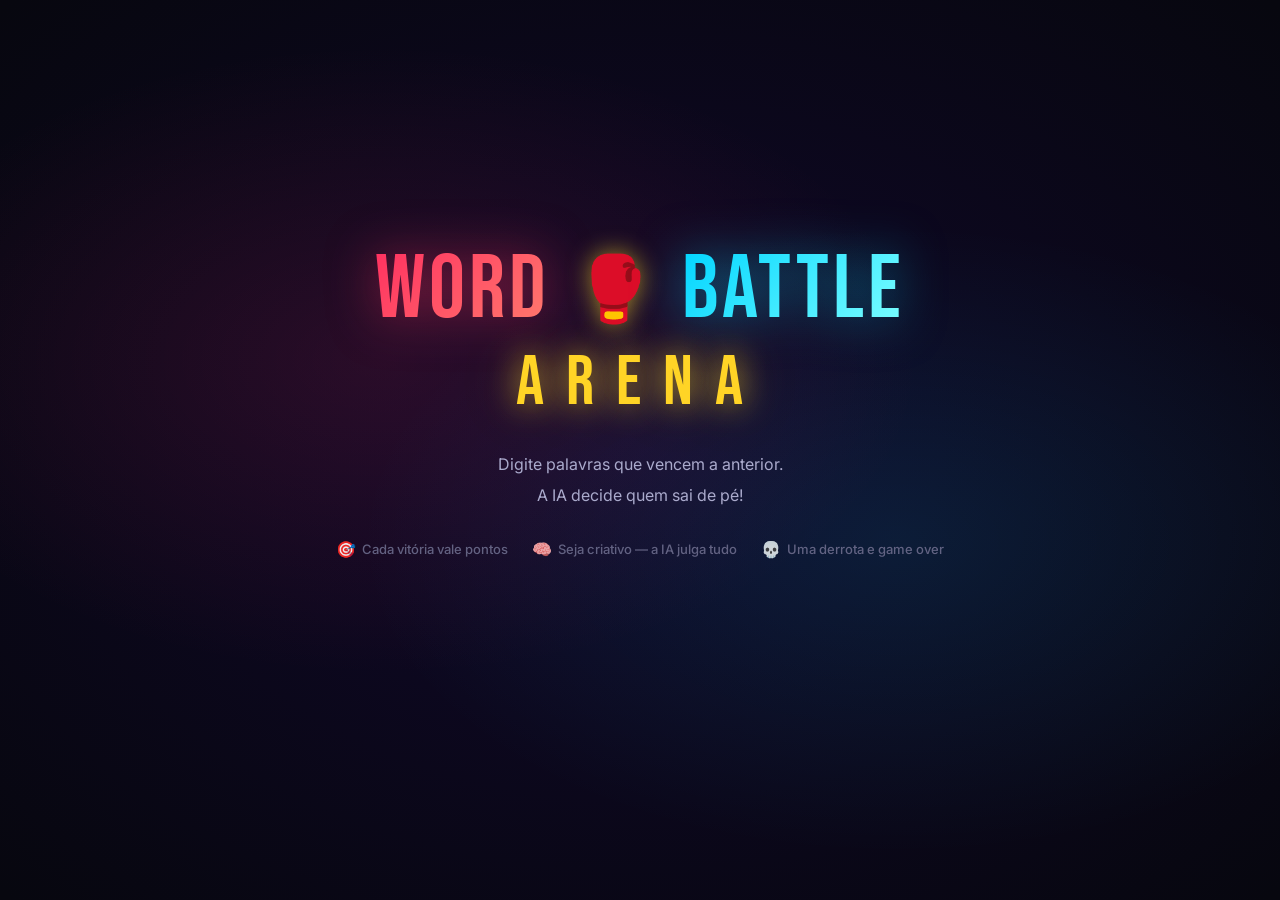
==== word-battle-arena/index.html @ 60379d61 "v1" ====
<!DOCTYPE html>
<html lang="pt-BR">
<head>
  <meta charset="UTF-8">
  <meta name="viewport" content="width=device-width, initial-scale=1.0">
  <meta name="description" content="Word Battle Arena — O jogo de palavras no ringue! Digite palavras que vencem a anterior e lute até ser nocauteado.">
  <title>Word Battle Arena 🥊</title>
  <link rel="preconnect" href="https://fonts.googleapis.com">
  <link rel="preconnect" href="https://fonts.gstatic.com" crossorigin>
  <link href="https://fonts.googleapis.com/css2?family=Bebas+Neue&family=Inter:wght@400;500;600;700;800;900&display=swap" rel="stylesheet">
  <link rel="stylesheet" href="css/main.css">
  <link rel="stylesheet" href="css/ring.css">
  <link rel="stylesheet" href="css/fighters.css">
  <link rel="stylesheet" href="css/animations.css">
</head>
<body>

  <!-- ═══════════════════════════════════════════════════════════════ INTRO -->
  <div id="screen-intro" class="screen">
    <div class="intro-bg"></div>
    <div class="intro-content">
      <div class="intro-logo">
        <span class="logo-word logo-word-1">WORD</span>
        <div class="logo-gloves">🥊</div>
        <span class="logo-word logo-word-2">BATTLE</span>
      </div>
      <div class="intro-arena">ARENA</div>
      <p class="intro-desc">
        Digite palavras que vencem a anterior.<br>
        A IA decide quem sai de pé!
      </p>
      <div class="intro-rules">
        <div class="rule-item"><span class="rule-icon">🎯</span> Cada vitória vale pontos</div>
        <div class="rule-item"><span class="rule-icon">🧠</span> Seja criativo — a IA julga tudo</div>
        <div class="rule-item"><span class="rule-icon">💀</span> Uma derrota e game over</div>
      </div>
      <button id="btn-start" class="btn-primary">
        <span>ENTRAR NO RING</span>
        <span class="btn-icon">🥊</span>
      </button>
    </div>
  </div>

  <!-- ════════════════════════════════════════════════════════════════ GAME -->
  <div id="screen-game" class="screen">

    <!-- HUD -->
    <div id="hud">
      <div class="hud-block hud-score">
        <div class="hud-label">PONTOS</div>
        <div id="score-value" class="hud-number">0</div>
      </div>
      <div class="hud-block hud-center">
        <div id="round-display" class="hud-round">ROUND 1</div>
        <div id="streak-display" class="hud-streak"></div>
      </div>
      <div class="hud-block hud-best">
        <div class="hud-label">RECORDE</div>
        <div id="best-value" class="hud-number">0</div>
      </div>
    </div>

    <!-- RING -->
    <div id="ring">

      <!-- Spotlights -->
      <div class="spotlight spotlight-left"></div>
      <div class="spotlight spotlight-right"></div>
      <div class="spotlight spotlight-center"></div>

      <!-- Ropes + Corner Posts -->
      <div id="ropes">
        <div class="rope rope-1"></div>
        <div class="rope rope-2"></div>
        <div class="rope rope-3"></div>
        <div class="post post-tl"></div>
        <div class="post post-tr"></div>
        <div class="post post-bl"></div>
        <div class="post post-br"></div>
      </div>

      <!-- Ring Mat -->
      <div id="ring-mat">
        <div class="mat-logo">WBA</div>
        <div class="mat-center-circle"></div>
        <div class="mat-divider"></div>
      </div>

      <!-- ─── LEFT FIGHTER (game / current word) ─── -->
      <div class="fighter-container" id="fc-left">
        <div class="fighter-label" id="label-left">?</div>
        <div class="fighter-body" id="body-left">
          <!-- Head Block -->
          <div class="f-head" id="head-left">
            <div class="head-inner" id="display-left">
              <span class="f-question" id="q-left">?</span>
              <div class="f-media hidden" id="media-left">
                <img class="f-img" id="img-left" src="" alt="">
                <span class="f-emoji" id="emoji-left"></span>
                <span class="f-word-label" id="wlabel-left"></span>
              </div>
            </div>
            <div class="head-gloss"></div>
            <div class="head-corner head-corner-tl"></div>
            <div class="head-corner head-corner-tr"></div>
          </div>
          <!-- Neck -->
          <div class="f-neck" id="neck-left"></div>
          <!-- Mid: Arms + Torso -->
          <div class="f-mid" id="mid-left">
            <div class="f-arm f-arm-rear" id="arm-rear-left">
              <div class="f-forearm"></div>
              <div class="f-glove"></div>
            </div>
            <div class="f-torso" id="torso-left">
              <div class="torso-badge"></div>
            </div>
            <div class="f-arm f-arm-lead" id="arm-lead-left">
              <div class="f-forearm"></div>
              <div class="f-glove"></div>
            </div>
          </div>
          <!-- Legs -->
          <div class="f-legs" id="legs-left">
            <div class="f-leg f-leg-a" id="leg-a-left">
              <div class="f-boot"></div>
            </div>
            <div class="f-leg f-leg-b" id="leg-b-left">
              <div class="f-boot"></div>
            </div>
          </div>
        </div>
        <div class="fighter-shadow"></div>
      </div>

      <!-- ─── RIGHT FIGHTER (player's word) ─── -->
      <div class="fighter-container" id="fc-right">
        <div class="fighter-label" id="label-right">?</div>
        <div class="fighter-body" id="body-right">
          <!-- Head Block -->
          <div class="f-head" id="head-right">
            <div class="head-inner" id="display-right">
              <span class="f-question" id="q-right">?</span>
              <div class="f-media hidden" id="media-right">
                <img class="f-img" id="img-right" src="" alt="">
                <span class="f-emoji" id="emoji-right"></span>
                <span class="f-word-label" id="wlabel-right"></span>
              </div>
            </div>
            <div class="head-gloss"></div>
            <div class="head-corner head-corner-tl"></div>
            <div class="head-corner head-corner-tr"></div>
          </div>
          <!-- Neck -->
          <div class="f-neck" id="neck-right"></div>
          <!-- Mid: Arms + Torso -->
          <div class="f-mid" id="mid-right">
            <div class="f-arm f-arm-rear" id="arm-rear-right">
              <div class="f-forearm"></div>
              <div class="f-glove"></div>
            </div>
            <div class="f-torso" id="torso-right">
              <div class="torso-badge"></div>
            </div>
            <div class="f-arm f-arm-lead" id="arm-lead-right">
              <div class="f-forearm"></div>
              <div class="f-glove"></div>
            </div>
          </div>
          <!-- Legs -->
          <div class="f-legs" id="legs-right">
            <div class="f-leg f-leg-a" id="leg-a-right">
              <div class="f-boot"></div>
            </div>
            <div class="f-leg f-leg-b" id="leg-b-right">
              <div class="f-boot"></div>
            </div>
          </div>
        </div>
        <div class="fighter-shadow"></div>
      </div>

      <!-- Overlays -->
      <div id="vs-text" class="vs-text hidden">VS</div>
      <div id="ko-banner" class="ko-banner hidden">K.O.!</div>
      <div id="impact-word" class="impact-word hidden"></div>
    </div><!-- /#ring -->

    <!-- Word History -->
    <div id="word-history">
      <div class="history-label">SEQUÊNCIA</div>
      <div id="history-chips" class="history-chips"></div>
    </div>

    <!-- Input Area -->
    <div id="input-area">
      <div class="battle-prompt">
        O que vence <span id="prompt-word" class="prompt-highlight">?</span>?
      </div>
      <div class="input-row">
        <input
          type="text"
          id="player-input"
          class="word-input"
          placeholder="Digite sua resposta..."
          autocomplete="off"
          spellcheck="false"
          maxlength="32"
        >
        <button id="btn-submit" class="btn-submit" disabled>
          <span>LUTAR</span>
          <span>🥊</span>
        </button>
      </div>
      <div id="judge-verdict" class="judge-verdict hidden"></div>
    </div>

  </div><!-- /#screen-game -->

  <!-- ══════════════════════════════════════════════════════════ GAME OVER -->
  <div id="screen-gameover" class="screen">
    <div class="gameover-bg"></div>
    <div class="gameover-content">
      <div class="ko-big">K.O.!</div>
      <div class="gameover-sub">Você foi nocauteado!</div>
      <div class="score-reveal">
        <div class="score-reveal-label">PONTUAÇÃO FINAL</div>
        <div id="final-score" class="score-reveal-number">0</div>
      </div>
      <div id="gameover-info" class="gameover-info"></div>
      <div class="gameover-actions">
        <button id="btn-revenge" class="btn-primary">
          <span>REVANCHE!</span>
          <span class="btn-icon">🥊</span>
        </button>
      </div>
    </div>
  </div>

  <!-- Particles Container -->
  <div id="particles" aria-hidden="true"></div>

  <!-- GSAP (CDN) -->
  <script src="https://cdnjs.cloudflare.com/ajax/libs/gsap/3.12.5/gsap.min.js"></script>

  <!-- Game Scripts -->
  <script src="js/sounds.js"></script>
  <script src="js/mock-api.js"></script>
  <script src="js/fighters.js"></script>
  <script src="js/game.js"></script>
  <script src="js/main.js"></script>

</body>
</html>
---- word-battle-arena/css/main.css ----
/* ════════════════════════════════════════════════════════════════════════════
   MAIN.CSS — Base styles, typography, screens, HUD, input area
   ════════════════════════════════════════════════════════════════════════════ */

@import url('https://fonts.googleapis.com/css2?family=Bebas+Neue&family=Inter:wght@400;500;600;700;800;900&display=swap');

/* ─── Design Tokens ─────────────────────────────────────────────────────────── */
:root {
  --bg:            #07070f;
  --bg-2:          #0d0d1a;
  --ring-mat:      #110e22;
  --ring-mat-2:    #17132e;
  --rope-red:      #cc1a35;
  --rope-gold:     #b8960a;
  --neon-red:      #ff3060;
  --neon-blue:     #00d4ff;
  --neon-yellow:   #ffd426;
  --neon-green:    #1fe874;
  --neon-purple:   #c040ff;
  --text:          #ffffff;
  --text-dim:      #6a6a8a;
  --text-mid:      #aaaacc;

  --fighter-red:   #ff3060;
  --fighter-blue:  #00d4ff;

  --font-display:  'Bebas Neue', 'Impact', cursive;
  --font-body:     'Inter', system-ui, sans-serif;

  --radius-sm:  6px;
  --radius-md:  10px;
  --radius-lg:  16px;

  --hud-h:    68px;
  --input-h:  120px;
  --history-h: 52px;
}

/* ─── Reset ─────────────────────────────────────────────────────────────────── */
*, *::before, *::after {
  margin: 0;
  padding: 0;
  box-sizing: border-box;
}

html, body {
  width: 100%;
  height: 100%;
  overflow: hidden;
  background: var(--bg);
  color: var(--text);
  font-family: var(--font-body);
  user-select: none;
  -webkit-user-select: none;
}

/* ─── Screens ────────────────────────────────────────────────────────────────── */
.screen {
  position: fixed;
  inset: 0;
  display: flex;
  flex-direction: column;
  align-items: center;
  justify-content: center;
  opacity: 0;
  pointer-events: none;
  transition: opacity 0.5s ease;
  z-index: 1;
}

.screen.active {
  opacity: 1;
  pointer-events: all;
}

/* ─── Intro Screen ──────────────────────────────────────────────────────────── */
#screen-intro {
  z-index: 10;
}

.intro-bg {
  position: absolute;
  inset: 0;
  background:
    radial-gradient(ellipse 60% 50% at 30% 40%, rgba(255, 48, 96, 0.12) 0%, transparent 70%),
    radial-gradient(ellipse 60% 50% at 70% 60%, rgba(0, 212, 255, 0.10) 0%, transparent 70%),
    radial-gradient(ellipse 100% 100% at 50% 50%, #10082a 0%, var(--bg) 70%);
  z-index: 0;
}

.intro-content {
  position: relative;
  z-index: 2;
  display: flex;
  flex-direction: column;
  align-items: center;
  gap: 20px;
}

.intro-logo {
  display: flex;
  align-items: center;
  gap: 24px;
  font-family: var(--font-display);
  letter-spacing: 4px;
}

.logo-word {
  font-size: clamp(52px, 7vw, 96px);
  line-height: 1;
}

.logo-word-1 {
  background: linear-gradient(135deg, #ff3060 0%, #ff7c6e 100%);
  -webkit-background-clip: text;
  -webkit-text-fill-color: transparent;
  background-clip: text;
  filter: drop-shadow(0 0 24px rgba(255, 48, 96, 0.5));
}

.logo-word-2 {
  background: linear-gradient(135deg, #00d4ff 0%, #7fffff 100%);
  -webkit-background-clip: text;
  -webkit-text-fill-color: transparent;
  background-clip: text;
  filter: drop-shadow(0 0 24px rgba(0, 212, 255, 0.5));
}

.logo-gloves {
  font-size: clamp(36px, 5vw, 64px);
  animation: gloves-bounce 1.4s ease-in-out infinite;
  filter: drop-shadow(0 0 12px rgba(255, 221, 38, 0.6));
}

.intro-arena {
  font-family: var(--font-display);
  font-size: clamp(40px, 5.5vw, 80px);
  letter-spacing: 22px;
  margin-top: -14px;
  color: var(--neon-yellow);
  text-shadow:
    0 0 30px rgba(255, 212, 38, 0.7),
    0 0 60px rgba(255, 212, 38, 0.3);
}

.intro-desc {
  font-size: 16px;
  color: var(--text-mid);
  text-align: center;
  line-height: 1.9;
  margin: 4px 0 8px;
}

.intro-rules {
  display: flex;
  gap: 24px;
  align-items: center;
  margin-bottom: 8px;
}

.rule-item {
  display: flex;
  align-items: center;
  gap: 6px;
  font-size: 13px;
  color: var(--text-dim);
  font-weight: 500;
}

.rule-icon {
  font-size: 16px;
}

/* ─── Buttons ────────────────────────────────────────────────────────────────── */
.btn-primary {
  display: flex;
  align-items: center;
  gap: 10px;
  background: linear-gradient(135deg, #ff3060 0%, #d41840 100%);
  border: none;
  border-radius: var(--radius-md);
  padding: 16px 40px;
  font-family: var(--font-display);
  font-size: 26px;
  letter-spacing: 5px;
  color: #fff;
  cursor: pointer;
  position: relative;
  overflow: hidden;
  box-shadow:
    0 6px 32px rgba(255, 48, 96, 0.45),
    0 0 0 1px rgba(255, 48, 96, 0.2),
    inset 0 1px 0 rgba(255,255,255,0.15);
  transition: transform 0.15s ease, box-shadow 0.2s ease;
}

.btn-primary::before {
  content: '';
  position: absolute;
  inset: 0;
  background: linear-gradient(135deg, rgba(255,255,255,0.15) 0%, transparent 60%);
  pointer-events: none;
}

.btn-primary:hover {
  transform: translateY(-3px) scale(1.02);
  box-shadow:
    0 12px 48px rgba(255, 48, 96, 0.6),
    0 0 0 1px rgba(255, 48, 96, 0.3),
    inset 0 1px 0 rgba(255,255,255,0.2);
}

.btn-primary:active {
  transform: translateY(0) scale(0.99);
}

.btn-icon {
  font-size: 1.1em;
}

/* ─── HUD ────────────────────────────────────────────────────────────────────── */
#hud {
  position: fixed;
  top: 0; left: 0; right: 0;
  height: var(--hud-h);
  display: flex;
  align-items: center;
  justify-content: space-between;
  padding: 0 28px;
  background: rgba(7, 7, 15, 0.85);
  backdrop-filter: blur(16px);
  border-bottom: 1px solid rgba(255,255,255,0.06);
  z-index: 100;
}

.hud-block {
  display: flex;
  flex-direction: column;
  align-items: center;
  min-width: 80px;
}

.hud-label {
  font-family: var(--font-display);
  font-size: 11px;
  letter-spacing: 3px;
  color: var(--text-dim);
}

.hud-number {
  font-family: var(--font-display);
  font-size: 38px;
  line-height: 1;
  color: var(--neon-yellow);
  text-shadow: 0 0 20px rgba(255, 212, 38, 0.4);
}

.hud-round {
  font-family: var(--font-display);
  font-size: 18px;
  letter-spacing: 4px;
  color: var(--text);
  text-align: center;
}

.hud-streak {
  font-size: 12px;
  font-weight: 700;
  color: var(--neon-green);
  letter-spacing: 1px;
  text-align: center;
  min-height: 16px;
  text-shadow: 0 0 10px rgba(31, 232, 116, 0.5);
}

/* ─── Word History ───────────────────────────────────────────────────────────── */
#word-history {
  position: fixed;
  bottom: var(--input-h);
  left: 0; right: 0;
  height: var(--history-h);
  display: flex;
  align-items: center;
  justify-content: center;
  gap: 10px;
  z-index: 50;
  padding: 0 20px;
  background: rgba(7, 7, 15, 0.5);
  border-top: 1px solid rgba(255,255,255,0.04);
}

.history-label {
  font-family: var(--font-display);
  font-size: 10px;
  letter-spacing: 4px;
  color: var(--text-dim);
  white-space: nowrap;
  flex-shrink: 0;
}

.history-chips {
  display: flex;
  align-items: center;
  gap: 6px;
  overflow-x: auto;
  scrollbar-width: none;
  max-width: calc(100vw - 120px);
  flex: 1;
  justify-content: flex-start;
}

.history-chips::-webkit-scrollbar { display: none; }

.history-chip {
  background: rgba(255,255,255,0.06);
  border: 1px solid rgba(255,255,255,0.1);
  border-radius: 20px;
  padding: 3px 12px;
  font-size: 12px;
  font-weight: 600;
  color: var(--text-dim);
  white-space: nowrap;
  transition: all 0.3s ease;
}

.history-chip.chip-current {
  background: rgba(0, 212, 255, 0.12);
  border-color: var(--neon-blue);
  color: var(--neon-blue);
}

.history-arrow {
  color: var(--text-dim);
  font-size: 11px;
  opacity: 0.5;
  flex-shrink: 0;
}

/* ─── Input Area ─────────────────────────────────────────────────────────────── */
#input-area {
  position: fixed;
  bottom: 0; left: 0; right: 0;
  height: var(--input-h);
  padding: 12px 28px 20px;
  background: rgba(7, 7, 15, 0.92);
  backdrop-filter: blur(20px);
  border-top: 1px solid rgba(255,255,255,0.06);
  z-index: 100;
  display: flex;
  flex-direction: column;
  align-items: center;
  gap: 10px;
}

.battle-prompt {
  font-size: 14px;
  color: var(--text-dim);
  text-align: center;
  letter-spacing: 0.5px;
}

.prompt-highlight {
  color: var(--neon-red);
  font-weight: 800;
  font-size: 17px;
}

.input-row {
  display: flex;
  gap: 12px;
  width: 100%;
  max-width: 640px;
}

.word-input {
  flex: 1;
  background: rgba(255,255,255,0.05);
  border: 1.5px solid rgba(255,255,255,0.1);
  border-radius: var(--radius-sm);
  padding: 12px 18px;
  font-family: var(--font-body);
  font-size: 18px;
  font-weight: 700;
  color: #fff;
  text-transform: uppercase;
  letter-spacing: 2px;
  outline: none;
  transition: border-color 0.2s, box-shadow 0.2s;
  caret-color: var(--neon-blue);
}

.word-input::placeholder {
  color: var(--text-dim);
  font-weight: 400;
  text-transform: none;
  letter-spacing: 0;
}

.word-input:focus {
  border-color: var(--neon-blue);
  box-shadow: 0 0 0 3px rgba(0, 212, 255, 0.1);
}

.word-input:disabled {
  opacity: 0.5;
}

.btn-submit {
  display: flex;
  align-items: center;
  gap: 8px;
  background: linear-gradient(135deg, #00d4ff 0%, #0095cc 100%);
  border: none;
  border-radius: var(--radius-sm);
  padding: 12px 26px;
  font-family: var(--font-display);
  font-size: 20px;
  letter-spacing: 3px;
  color: #07070f;
  cursor: pointer;
  white-space: nowrap;
  font-weight: 900;
  box-shadow: 0 4px 24px rgba(0, 212, 255, 0.3);
  transition: transform 0.15s, box-shadow 0.2s, opacity 0.2s;
}

.btn-submit:hover:not(:disabled) {
  transform: translateY(-2px);
  box-shadow: 0 8px 32px rgba(0, 212, 255, 0.5);
}

.btn-submit:active:not(:disabled) {
  transform: translateY(0);
}

.btn-submit:disabled {
  opacity: 0.35;
  cursor: not-allowed;
}

.judge-verdict {
  font-size: 13px;
  font-style: italic;
  letter-spacing: 0.5px;
  text-align: center;
  min-height: 18px;
}

.judge-verdict.hidden {
  display: none;
}

.judge-verdict.v-win {
  color: var(--neon-green);
  text-shadow: 0 0 8px rgba(31, 232, 116, 0.4);
}

.judge-verdict.v-lose {
  color: var(--neon-red);
  text-shadow: 0 0 8px rgba(255, 48, 96, 0.4);
}

/* ─── Game Over Screen ───────────────────────────────────────────────────────── */
#screen-gameover {
  z-index: 20;
}

.gameover-bg {
  position: absolute;
  inset: 0;
  background:
    radial-gradient(ellipse 70% 60% at 50% 40%, rgba(255, 48, 96, 0.18) 0%, transparent 65%),
    radial-gradient(ellipse 100% 100% at 50% 50%, #1a0510 0%, var(--bg) 60%);
  z-index: 0;
}

.gameover-content {
  position: relative;
  z-index: 2;
  display: flex;
  flex-direction: column;
  align-items: center;
  gap: 18px;
  text-align: center;
}

.ko-big {
  font-family: var(--font-display);
  font-size: clamp(80px, 12vw, 140px);
  line-height: 1;
  background: linear-gradient(135deg, #ff3060, #ff8060);
  -webkit-background-clip: text;
  -webkit-text-fill-color: transparent;
  background-clip: text;
  filter: drop-shadow(0 0 40px rgba(255, 48, 96, 0.7));
}

.gameover-sub {
  font-family: var(--font-display);
  font-size: 26px;
  letter-spacing: 5px;
  color: var(--text-mid);
}

.score-reveal {
  margin: 8px 0;
}

.score-reveal-label {
  font-family: var(--font-display);
  font-size: 13px;
  letter-spacing: 6px;
  color: var(--text-dim);
  margin-bottom: 6px;
}

.score-reveal-number {
  font-family: var(--font-display);
  font-size: clamp(64px, 10vw, 96px);
  line-height: 1;
  color: var(--neon-yellow);
  text-shadow: 0 0 40px rgba(255, 212, 38, 0.6);
}

.gameover-info {
  font-size: 14px;
  color: var(--text-dim);
  max-width: 420px;
  line-height: 1.7;
}

.gameover-actions {
  margin-top: 8px;
}

/* ─── Utility ────────────────────────────────────────────────────────────────── */
.hidden { display: none !important; }

/* Particles */
#particles {
  position: fixed;
  inset: 0;
  pointer-events: none;
  z-index: 150;
}

/* Keyframes used in main */
@keyframes gloves-bounce {
  0%, 100% { transform: translateY(0) rotate(-5deg); }
  50% { transform: translateY(-8px) rotate(5deg); }
}
---- word-battle-arena/css/ring.css ----
/* ════════════════════════════════════════════════════════════════════════════
   RING.CSS — Boxing ring environment: mat, ropes, posts, spotlights
   ════════════════════════════════════════════════════════════════════════════ */

/* ─── Screen Layout ──────────────────────────────────────────────────────────── */
#screen-game {
  background: var(--bg);
  justify-content: flex-start;
  align-items: stretch;
}

/* ─── Ring Container ────────────────────────────────────────────────────── */
#ring {
  position: fixed;
  top: var(--hud-h);
  bottom: calc(var(--input-h) + var(--history-h));
  left: 0;
  right: 0;
  overflow: hidden;
  /* Use the boxing ring background image */
  background-image: url('../assets/images/background.jpg');
  background-size: cover;
  background-position: center 30%;
  background-repeat: no-repeat;
}

/* Dark overlay to keep fighters and text readable */
#ring::before {
  content: '';
  position: absolute;
  inset: 0;
  background:
    linear-gradient(180deg,
      rgba(4, 2, 14, 0.45) 0%,
      rgba(4, 2, 14, 0.25) 50%,
      rgba(4, 2, 14, 0.65) 100%
    );
  z-index: 0;
  pointer-events: none;
}

/* ─── Spotlights ─────────────────────────────────────────────────────────────── */
.spotlight {
  position: absolute;
  top: -80px;
  pointer-events: none;
  border-radius: 50%;
}

.spotlight-left {
  left: -5%;
  width: 50%;
  height: 80%;
  background: radial-gradient(
    ellipse 60% 80% at 40% 0%,
    rgba(255, 48, 96, 0.11) 0%,
    rgba(255, 48, 96, 0.04) 40%,
    transparent 75%
  );
  animation: spotlight-pulse-l 4s ease-in-out infinite;
}

.spotlight-right {
  right: -5%;
  width: 50%;
  height: 80%;
  background: radial-gradient(
    ellipse 60% 80% at 60% 0%,
    rgba(0, 212, 255, 0.11) 0%,
    rgba(0, 212, 255, 0.04) 40%,
    transparent 75%
  );
  animation: spotlight-pulse-r 4s ease-in-out infinite;
  animation-delay: -2s;
}

.spotlight-center {
  left: 25%;
  right: 25%;
  height: 60%;
  background: radial-gradient(
    ellipse 100% 100% at 50% 0%,
    rgba(255, 255, 220, 0.04) 0%,
    transparent 70%
  );
}

/* ─── CSS Ropes (hidden — ropes are now in the background image) ─── */
#ropes {
  display: none;
}

/* ─── Corner Posts (hidden — in background image) ─── */
.post {
  display: none;
}

/* ─── Ring Mat ──────────────────────────────────────────────────────────────── */
#ring-mat {
  position: absolute;
  left: 0;
  right: 0;
  bottom: 0;
  height: 130px;
  /* Transparent — the floor comes from the background image */
  background: linear-gradient(
    180deg,
    transparent 0%,
    rgba(4, 2, 14, 0.5) 70%,
    rgba(4, 2, 14, 0.85) 100%
  );
  border-top: none;
  z-index: 3;
  display: flex;
  align-items: center;
  justify-content: center;
  overflow: hidden;
}

.mat-divider {
  position: absolute;
  top: 0; bottom: 0; left: 50%;
  width: 1px;
  background: rgba(255,255,255,0.04);
  transform: translateX(-50%);
}

.mat-center-circle {
  position: absolute;
  width: 80px; height: 80px;
  border-radius: 50%;
  border: 1.5px solid rgba(255,255,255,0.05);
  top: 50%; left: 50%;
  transform: translate(-50%, -50%);
}

.mat-logo {
  font-family: var(--font-display);
  font-size: 22px;
  letter-spacing: 8px;
  color: rgba(255,255,255,0.05);
  user-select: none;
  z-index: 1;
  margin-top: 40px;
}

/* ─── Fighter Containers ─────────────────────────────────────────────────────── */
/* Both fighters share same absolute position; GSAP x-offset separates them */
.fighter-container {
  position: absolute;
  bottom: 75px; /* sits on mat */
  left: 50%;
  display: flex;
  flex-direction: column;
  align-items: center;
  z-index: 10;
  /* GSAP sets xPercent: -50 and x: ±homeX */
}

/* ─── Ring Overlays ──────────────────────────────────────────────────────────── */
.vs-text {
  position: absolute;
  top: 28%;
  left: 50%;
  transform: translateX(-50%);
  font-family: var(--font-display);
  font-size: 72px;
  letter-spacing: 10px;
  color: white;
  text-shadow:
    0 0 20px rgba(255,255,255,0.5),
    3px 3px 0 rgba(0,0,0,0.4);
  z-index: 30;
  pointer-events: none;
}

.ko-banner {
  position: absolute;
  top: 35%;
  left: 50%;
  transform: translateX(-50%);
  font-family: var(--font-display);
  font-size: clamp(72px, 12vw, 128px);
  letter-spacing: 8px;
  color: var(--neon-yellow);
  text-shadow:
    0 0 40px rgba(255, 212, 38, 0.9),
    0 0 80px rgba(255, 212, 38, 0.5),
    4px 4px 0 rgba(0,0,0,0.6);
  z-index: 30;
  pointer-events: none;
  white-space: nowrap;
}

.impact-word {
  position: absolute;
  top: 40%;
  left: 50%;
  transform: translate(-50%, -50%);
  font-family: var(--font-display);
  font-size: 80px;
  letter-spacing: 4px;
  z-index: 35;
  pointer-events: none;
  white-space: nowrap;
}

/* ─── Ring Animation Keyframes ───────────────────────────────────────────────── */
@keyframes spotlight-pulse-l {
  0%, 100% { opacity: 0.7; }
  50% { opacity: 1; }
}

@keyframes spotlight-pulse-r {
  0%, 100% { opacity: 0.6; }
  50% { opacity: 1; }
}

@keyframes rope-flicker-r {
  0%, 90%, 92%, 95%, 100% { opacity: 1; }
  91% { opacity: 0.7; }
  93% { opacity: 0.9; }
  94% { opacity: 0.8; }
}
---- word-battle-arena/css/fighters.css ----
/* ════════════════════════════════════════════════════════════════════════════
   FIGHTERS.CSS — Block-head fighter visual design
   ════════════════════════════════════════════════════════════════════════════ */

/* ─── Label above fighter ────────────────────────────────────────────────────── */
.fighter-label {
  font-family: var(--font-display);
  font-size: 15px;
  letter-spacing: 3px;
  text-align: center;
  margin-bottom: 5px;
  white-space: nowrap;
  overflow: hidden;
  text-overflow: ellipsis;
  max-width: 160px;
  position: relative;
  z-index: 2;
}

#fc-left .fighter-label {
  color: var(--neon-red);
  text-shadow: 0 0 12px rgba(255, 48, 96, 0.6);
}

#fc-right .fighter-label {
  color: var(--neon-blue);
  text-shadow: 0 0 12px rgba(0, 212, 255, 0.6);
  /* No counter-flip needed: label is outside fighter-body, which GSAP flips */
}

/* ─── Body ───────────────────────────────────────────────────────────────────── */
.fighter-body {
  display: flex;
  flex-direction: column;
  align-items: center;
  position: relative;
}

/* ─────────────────────────────────────────── HEAD BLOCK ─ */
.f-head {
  width: 92px;
  height: 92px;
  border-radius: 10px;
  position: relative;
  display: flex;
  align-items: center;
  justify-content: center;
  flex-shrink: 0;
  overflow: hidden;
}

#fc-left .f-head {
  background: linear-gradient(145deg, #2a0a18 0%, #1a0610 100%);
  border: 2.5px solid var(--neon-red);
  box-shadow:
    0 0 18px rgba(255, 48, 96, 0.45),
    0 0 40px rgba(255, 48, 96, 0.15),
    inset 0 0 20px rgba(255, 48, 96, 0.08);
}

#fc-right .f-head {
  background: linear-gradient(145deg, #0a1a2e 0%, #061018 100%);
  border: 2.5px solid var(--neon-blue);
  box-shadow:
    0 0 18px rgba(0, 212, 255, 0.45),
    0 0 40px rgba(0, 212, 255, 0.15),
    inset 0 0 20px rgba(0, 212, 255, 0.08);
}

/* Head inner — holds content */
.head-inner {
  width: 100%;
  height: 100%;
  display: flex;
  align-items: center;
  justify-content: center;
  flex-direction: column;
  position: relative;
  z-index: 1;
}

/* Question mark */
.f-question {
  font-family: var(--font-display);
  font-size: 54px;
  line-height: 1;
}

#fc-left .f-question  { color: var(--neon-red);  }
#fc-right .f-question { color: var(--neon-blue); }

/* Media container */
.f-media {
  width: 100%;
  height: 100%;
  display: flex;
  flex-direction: column;
  align-items: center;
  justify-content: center;
  gap: 1px;
}

.f-img {
  width: 72px;
  height: 72px;
  object-fit: contain;
  image-rendering: pixelated;
  display: none;
}

.f-emoji {
  font-size: 46px;
  line-height: 1;
  display: none;
  align-items: center;
  justify-content: center;
}

/* Right fighter emoji needs counter-flip */
#fc-right .f-emoji {
  transform: scaleX(-1);
}

.f-word-label {
  font-family: var(--font-display);
  font-size: 10px;
  letter-spacing: 1px;
  text-align: center;
  color: rgba(255,255,255,0.55);
  line-height: 1;
  max-width: 88px;
  overflow: hidden;
  text-overflow: ellipsis;
  white-space: nowrap;
  display: none;
}

/* Right fighter word label counter-flip */
#fc-right .f-word-label {
  transform: scaleX(-1);
}

/* Gloss shine overlay */
.head-gloss {
  position: absolute;
  top: 0; left: 0; right: 0;
  height: 42%;
  background: linear-gradient(180deg,
    rgba(255,255,255,0.12) 0%,
    rgba(255,255,255,0.04) 60%,
    transparent 100%
  );
  border-radius: 8px 8px 0 0;
  pointer-events: none;
  z-index: 2;
}

/* Decorative corner accents */
.head-corner {
  position: absolute;
  width: 10px;
  height: 10px;
  z-index: 3;
}

.head-corner-tl {
  top: 4px; left: 4px;
  border-top: 2px solid;
  border-left: 2px solid;
  border-radius: 2px 0 0 0;
}
.head-corner-tr {
  top: 4px; right: 4px;
  border-top: 2px solid;
  border-right: 2px solid;
  border-radius: 0 2px 0 0;
}

#fc-left  .head-corner { border-color: rgba(255, 48, 96, 0.5); }
#fc-right .head-corner { border-color: rgba(0, 212, 255, 0.5); }

/* ──────────────────────────────────────────────── NECK ─ */
.f-neck {
  width: 20px;
  height: 10px;
  margin-top: -2px;
  border-radius: 0 0 4px 4px;
}

#fc-left  .f-neck { background: #220810; border: 1px solid rgba(255, 48, 96, 0.2); }
#fc-right .f-neck { background: #081420; border: 1px solid rgba(0, 212, 255, 0.2); }

/* ─────────────────────────────────────────── MID SECTION ─ */
.f-mid {
  display: flex;
  align-items: stretch;
  width: 148px;
  height: 85px;
  position: relative;
  margin-top: -1px;
}

/* ─── Torso ─── */
.f-torso {
  flex: 1;
  height: 85px;
  border-radius: 6px 6px 4px 4px;
  position: relative;
  display: flex;
  align-items: center;
  justify-content: center;
  overflow: hidden;
}

#fc-left .f-torso {
  background: linear-gradient(180deg, #2e0a16 0%, #1a0610 100%);
  border: 1.5px solid rgba(255, 48, 96, 0.25);
}

#fc-right .f-torso {
  background: linear-gradient(180deg, #0a1828 0%, #060e18 100%);
  border: 1.5px solid rgba(0, 212, 255, 0.25);
}

/* Torso texture lines */
.f-torso::before {
  content: '';
  position: absolute;
  inset: 0;
  background: linear-gradient(180deg,
    rgba(255,255,255,0.04) 0%,
    transparent 40%
  );
}

.torso-badge {
  width: 28px;
  height: 28px;
  border-radius: 50%;
  position: relative;
  z-index: 1;
}

#fc-left  .torso-badge { background: radial-gradient(circle, rgba(255,48,96,0.5) 0%, transparent 70%); }
#fc-right .torso-badge { background: radial-gradient(circle, rgba(0,212,255,0.5) 0%, transparent 70%); }

/* ─── Arms ─── */
.f-arm {
  width: 24px;
  display: flex;
  flex-direction: column;
  align-items: center;
  justify-content: flex-start;
  position: relative;
  z-index: 2; /* Ensures both arms render in front of torso */
}

.f-forearm {
  width: 20px;
  height: 48px;
  border-radius: 8px;
  flex-shrink: 0;
}

#fc-left  .f-forearm { background: linear-gradient(180deg, #2a0810 0%, #1a0608 100%); border: 1.5px solid rgba(255, 48, 96, 0.2); }
#fc-right .f-forearm { background: linear-gradient(180deg, #081420 0%, #060e18 100%); border: 1.5px solid rgba(0, 212, 255, 0.2); }

/*
  GSAP controls arm rotation via ARM_GUARD_LEAD/REAR constants (fighters.js).
  Pivot is at the TOP (shoulder) so the arm swings around the shoulder.
  The right fighter body is flipped via GSAP scaleX:-1, so the same
  positive rotation values work for both fighters.
*/
.f-arm-lead {
  transform-origin: top center;
  margin-top: 4px;
  margin-right: -6px;
}

.f-arm-rear {
  transform-origin: top center;
  margin-top: 4px;
  margin-left: -6px;
}

/* ─── Gloves ─── */
.f-glove {
  width: 30px;
  height: 24px;
  border-radius: 12px 12px 6px 6px;
  flex-shrink: 0;
  position: relative;
  margin-bottom: -2px;
}

.f-glove::before {
  content: '';
  position: absolute;
  top: 2px; left: 3px; right: 3px;
  height: 40%;
  background: rgba(255,255,255,0.15);
  border-radius: 8px 8px 0 0;
}

#fc-left .f-glove {
  background: linear-gradient(145deg, #ff3060 0%, #aa1030 100%);
  box-shadow: 0 0 10px rgba(255, 48, 96, 0.6), 0 2px 4px rgba(0,0,0,0.5);
}

#fc-right .f-glove {
  background: linear-gradient(145deg, #00d4ff 0%, #0080aa 100%);
  box-shadow: 0 0 10px rgba(0, 212, 255, 0.6), 0 2px 4px rgba(0,0,0,0.5);
}

/* ──────────────────────────────────────────────── LEGS ─ */
.f-legs {
  display: flex;
  gap: 10px;
  margin-top: 3px;
}

.f-leg {
  width: 30px;
  height: 58px;
  border-radius: 4px 4px 0 0;
  transform-origin: top center;
  position: relative;
  display: flex;
  flex-direction: column;
  justify-content: flex-end;
}

#fc-left .f-leg {
  background: linear-gradient(180deg, #200810 0%, #140508 100%);
  border: 1.5px solid rgba(255, 48, 96, 0.15);
  border-bottom: none;
}

#fc-right .f-leg {
  background: linear-gradient(180deg, #081020 0%, #060a14 100%);
  border: 1.5px solid rgba(0, 212, 255, 0.15);
  border-bottom: none;
}

/* Boot */
.f-boot {
  width: calc(100% + 8px);
  height: 14px;
  border-radius: 3px 3px 4px 4px;
  margin-left: -4px;
  position: relative;
}

#fc-left .f-boot {
  background: linear-gradient(135deg, #ff3060, #aa1030);
  box-shadow: 0 2px 6px rgba(255, 48, 96, 0.4);
}

#fc-right .f-boot {
  background: linear-gradient(135deg, #00d4ff, #0080aa);
  box-shadow: 0 2px 6px rgba(0, 212, 255, 0.4);
}

/* ──────────────────────────────────────────────── SHADOW ─ */
.fighter-shadow {
  width: 90px;
  height: 14px;
  background: radial-gradient(ellipse, rgba(0,0,0,0.7) 0%, transparent 70%);
  border-radius: 50%;
  margin-top: 4px;
  filter: blur(2px);
}

/*
  The right fighter body flip is now managed entirely by GSAP (scaleX: -1).
  This avoids GSAP overriding the CSS transform when animating body-right.
  See _initPosition() and reset() in fighters.js.
*/
---- word-battle-arena/css/animations.css ----
/* ════════════════════════════════════════════════════════════════════════════
   ANIMATIONS.CSS — CSS animations, effects, and transitions
   ════════════════════════════════════════════════════════════════════════════ */

/* ─── Head ? Pulse ───────────────────────────────────────────────────────────── */
@keyframes question-pulse {
  0%, 100% { transform: scale(1); opacity: 1; }
  50% { transform: scale(1.08); opacity: 0.85; }
}

.f-question {
  animation: question-pulse 0.9s ease-in-out infinite;
}

/* ─── Submit button glow ─────────────────────────────────────────────────────── */
.btn-submit:not(:disabled) {
  animation: submit-glow 2.5s ease-in-out infinite;
}

@keyframes submit-glow {
  0%, 100% { box-shadow: 0 4px 24px rgba(0, 212, 255, 0.3); }
  50%       { box-shadow: 0 4px 36px rgba(0, 212, 255, 0.6), 0 0 60px rgba(0, 212, 255, 0.2); }
}

/* ─── Fighter idle shadow pulse ──────────────────────────────────────────────── */
@keyframes shadow-pulse {
  0%, 100% { transform: scaleX(1) scaleY(1); opacity: 0.7; }
  50%       { transform: scaleX(1.1) scaleY(0.9); opacity: 0.5; }
}

/* ─── Hit flash ──────────────────────────────────────────────────────────────── */
@keyframes hit-flash {
  0%   { filter: brightness(1) saturate(1); }
  20%  { filter: brightness(4) saturate(0) contrast(2); }
  60%  { filter: brightness(2) saturate(2); }
  100% { filter: brightness(1) saturate(1); }
}

.hit-flashing {
  animation: hit-flash 0.25s ease-out forwards;
}

/* ─── KO Banner ──────────────────────────────────────────────────────────────── */
@keyframes ko-appear {
  0%   { transform: translateX(-50%) scale(3) rotate(-8deg); opacity: 0; }
  50%  { transform: translateX(-50%) scale(0.92) rotate(2deg); opacity: 1; }
  70%  { transform: translateX(-50%) scale(1.05) rotate(-1deg); }
  100% { transform: translateX(-50%) scale(1) rotate(0deg); }
}

/* ─── Impact word (POW, CRACK, etc.) ────────────────────────────────────────── */
@keyframes impact-appear {
  0%   { transform: translate(-50%, -50%) scale(0.3) rotate(-15deg); opacity: 0; }
  30%  { transform: translate(-50%, -50%) scale(1.2) rotate(3deg); opacity: 1; }
  60%  { transform: translate(-50%, -50%) scale(1) rotate(0deg); opacity: 1; }
  100% { transform: translate(-50%, -50%) scale(0.8) rotate(0deg); opacity: 0; }
}

.impact-word {
  animation: impact-appear 0.7s ease-out forwards;
  -webkit-text-stroke: 3px rgba(0,0,0,0.5);
}

/* ─── Score number pop ───────────────────────────────────────────────────────── */
@keyframes score-pop {
  0%   { transform: scale(1); }
  30%  { transform: scale(1.4); }
  60%  { transform: scale(0.95); }
  100% { transform: scale(1); }
}

/* ─── History chip enter ─────────────────────────────────────────────────────── */
@keyframes chip-enter {
  0%   { transform: scale(0.7) translateY(6px); opacity: 0; }
  100% { transform: scale(1) translateY(0); opacity: 1; }
}

/* ─── Screen flash (for heavy impacts) ──────────────────────────────────────── */
.screen-flash {
  position: fixed;
  inset: 0;
  background: white;
  pointer-events: none;
  z-index: 999;
  animation: screen-flash-anim 0.25s ease-out forwards;
}

@keyframes screen-flash-anim {
  0%   { opacity: 0.4; }
  100% { opacity: 0; }
}

/* ─── Particle base ──────────────────────────────────────────────────────────── */
.particle {
  position: absolute;
  border-radius: 50%;
  pointer-events: none;
  will-change: transform, opacity;
}

.particle-star {
  position: absolute;
  pointer-events: none;
  will-change: transform, opacity;
  font-size: 20px;
}

/* ─── VS text entrance ───────────────────────────────────────────────────────── */
@keyframes vs-enter {
  0%   { transform: translateX(-50%) scale(2.5); opacity: 0; letter-spacing: 30px; }
  60%  { transform: translateX(-50%) scale(0.95); opacity: 1; letter-spacing: 10px; }
  100% { transform: translateX(-50%) scale(1); opacity: 1; letter-spacing: 10px; }
}

/* ─── Ring ambient light flicker ─────────────────────────────────────────────── */
@keyframes ambient-flicker {
  0%, 88%, 92%, 97%, 100% { opacity: 1; }
  89% { opacity: 0.85; }
  90% { opacity: 0.95; }
  93% { opacity: 0.80; }
  98% { opacity: 0.90; }
}

/* ─── Game Over KO big text ──────────────────────────────────────────────────── */
@keyframes ko-big-enter {
  0%   { transform: scale(3); opacity: 0; filter: blur(20px); }
  50%  { transform: scale(0.95); opacity: 1; filter: blur(0); }
  75%  { transform: scale(1.03); }
  100% { transform: scale(1); }
}

.ko-big {
  animation: ko-big-enter 0.7s cubic-bezier(0.22, 1, 0.36, 1) forwards;
}

/* ─── Input shake ────────────────────────────────────────────────────────────── */
@keyframes input-shake {
  0%, 100% { transform: translateX(0); }
  20%  { transform: translateX(-8px); }
  40%  { transform: translateX(8px); }
  60%  { transform: translateX(-5px); }
  80%  { transform: translateX(5px); }
}

/* ─── Hover effects for history chips ───────────────────────────────────────── */
.history-chip:hover {
  background: rgba(255,255,255,0.1);
  color: var(--text);
}

/* ─── Rope glow animation ────────────────────────────────────────────────────── */
@keyframes rope-glow-pulse {
  0%, 100% { filter: brightness(1); }
  50% { filter: brightness(1.3); }
}

.rope-1, .rope-3 {
  animation: rope-glow-pulse 3s ease-in-out infinite;
}

.rope-2 {
  animation: rope-glow-pulse 4s ease-in-out infinite;
  animation-delay: -2s;
}
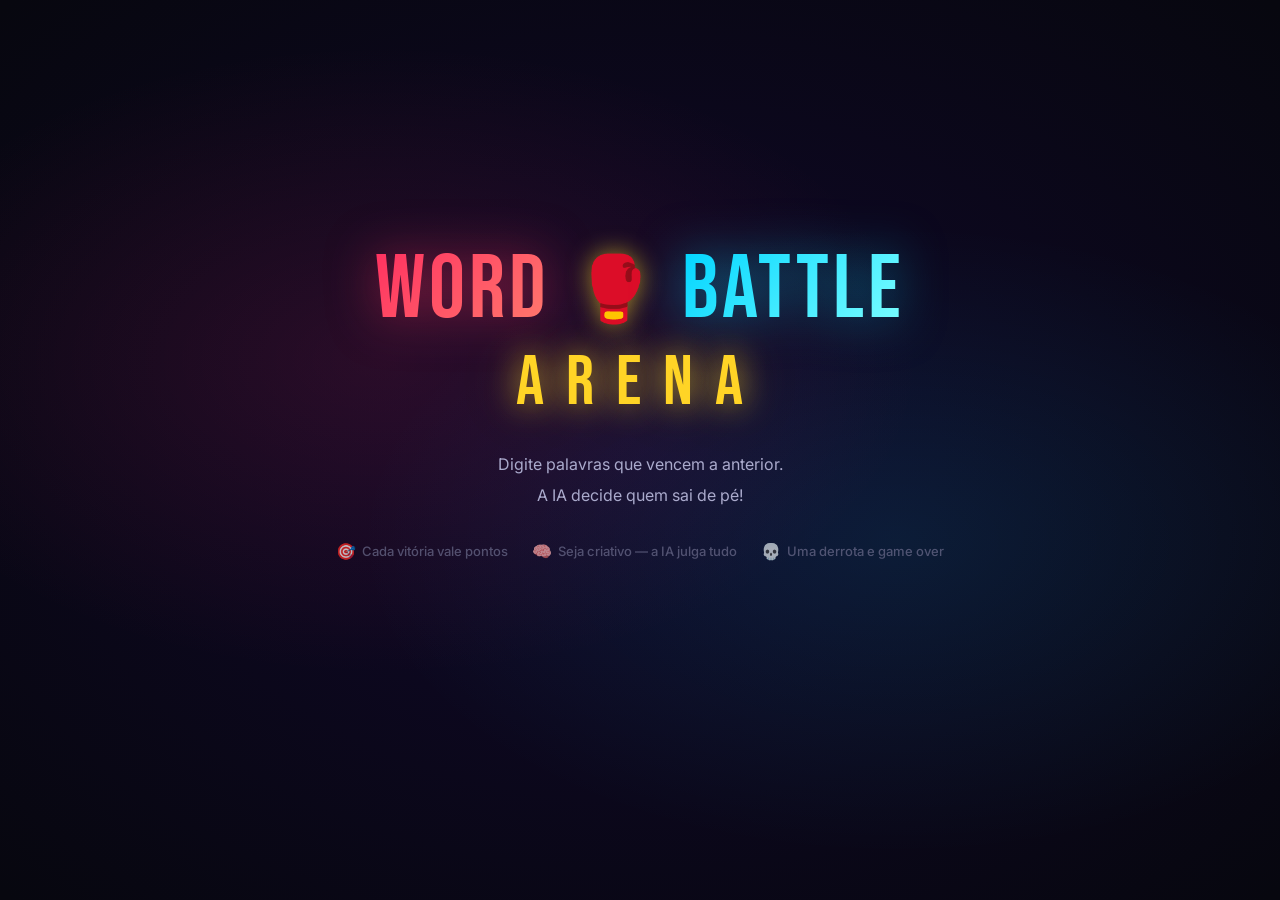
==== commit 686a35e1: "Melhorias no que a IA pode alterar Backdrop, Partículas, Tint atmosférico, nevoa e paleta" ====
--- a/word-battle-arena/index.html
+++ b/word-battle-arena/index.html
@@ -44,46 +44,80 @@
   <!-- ════════════════════════════════════════════════════════════════ GAME -->
   <div id="screen-game" class="screen">
 
-    <!-- HUD -->
+    <!-- HUD — suspended boxing jumbotron -->
     <div id="hud">
-      <div class="hud-block hud-score">
-        <div class="hud-label">PONTOS</div>
-        <div id="score-value" class="hud-number">0</div>
-      </div>
-      <div class="hud-block hud-center">
-        <div id="round-display" class="hud-round">ROUND 1</div>
-        <div id="streak-display" class="hud-streak"></div>
-      </div>
-      <div class="hud-block hud-best">
-        <div class="hud-label">RECORDE</div>
-        <div id="best-value" class="hud-number">0</div>
+      <div class="jumbo">
+        <div class="jumbo-truss"></div>
+        <div class="jumbo-cables"><span></span><span></span></div>
+        <div class="jumbo-screen">
+          <div class="hud-block hud-score">
+            <div class="hud-label">PONTOS</div>
+            <div id="score-value" class="hud-number">0</div>
+          </div>
+          <div class="hud-divider"></div>
+          <div class="hud-block hud-center">
+            <div id="round-display" class="hud-round">ROUND 1</div>
+            <div id="streak-display" class="hud-streak"></div>
+          </div>
+          <div class="hud-divider"></div>
+          <div class="hud-block hud-best">
+            <div class="hud-label">RECORDE</div>
+            <div id="best-value" class="hud-number">0</div>
+          </div>
+        </div>
       </div>
     </div>
 
     <!-- RING -->
     <div id="ring">
+
+      <!-- ─── AI STAGE ───────────────────────────────────────────────────────
+           The ONLY layer the AI is allowed to modify. It sits at the bottom of
+           the z-index stack (var(--z-ai-stage)), behind every immune element
+           (ring structure, fighters, HUD). The future AI talks to it exclusively
+           through the Stage module (js/stage.js) — never the rest of the DOM. -->
+      <div id="ai-stage" aria-hidden="true">
+        <div id="ai-stage-bg"></div>       <!-- backdrop: sky / gradients          -->
+        <div id="ai-stage-scenery"></div>  <!-- CSS scenery shapes (mountains, sun) -->
+        <div id="ai-stage-fog"></div>      <!-- drifting fog / mist                -->
+        <div id="ai-stage-fx"></div>       <!-- spawned particles                  -->
+        <div id="ai-stage-tint"></div>     <!-- ambient colour wash (blend mode)   -->
+        <div id="ai-stage-flash"></div>    <!-- lightning / flash pulses           -->
+      </div>
 
       <!-- Spotlights -->
       <div class="spotlight spotlight-left"></div>
       <div class="spotlight spotlight-right"></div>
       <div class="spotlight spotlight-center"></div>
 
-      <!-- Ropes + Corner Posts -->
+      <!-- Ring Mat (perspective canvas + front apron) — BACK layer -->
+      <div id="ring-mat">
+        <div class="mat-surface">
+          <div class="mat-center-circle"></div>
+          <div class="mat-divider"></div>
+          <div class="mat-logo">WBA</div>
+        </div>
+        <div class="mat-apron"><span class="apron-text">WORD BATTLE ARENA</span></div>
+      </div>
+
+      <!-- Ring frame — BACK layer (behind fighters): back ropes, side planes, back posts -->
       <div id="ropes">
-        <div class="rope rope-1"></div>
-        <div class="rope rope-2"></div>
-        <div class="rope rope-3"></div>
-        <div class="post post-tl"></div>
-        <div class="post post-tr"></div>
+        <div class="rope-side rope-side-l"></div>
+        <div class="rope-side rope-side-r"></div>
+        <div class="rope rope-back rope-b1"></div>
+        <div class="rope rope-back rope-b2"></div>
+        <div class="rope rope-back rope-b3"></div>
         <div class="post post-bl"></div>
         <div class="post post-br"></div>
       </div>
 
-      <!-- Ring Mat -->
-      <div id="ring-mat">
-        <div class="mat-logo">WBA</div>
-        <div class="mat-center-circle"></div>
-        <div class="mat-divider"></div>
+      <!-- Ring frame — FRONT layer (in front of fighters): front ropes + front posts -->
+      <div id="ropes-front">
+        <div class="rope rope-front rope-f1"></div>
+        <div class="rope rope-front rope-f2"></div>
+        <div class="rope rope-front rope-f3"></div>
+        <div class="post post-fl"></div>
+        <div class="post post-fr"></div>
       </div>
 
       <!-- ─── LEFT FIGHTER (game / current word) ─── -->
@@ -246,6 +280,9 @@
   <!-- Game Scripts -->
   <script src="js/sounds.js"></script>
   <script src="js/mock-api.js"></script>
+  <script src="js/word-rules.js"></script>
+  <script src="js/stage.js"></script>
+  <script src="js/scene-store.js"></script>
   <script src="js/fighters.js"></script>
   <script src="js/game.js"></script>
   <script src="js/main.js"></script>
--- a/word-battle-arena/css/main.css
+++ b/word-battle-arena/css/main.css
@@ -31,9 +31,31 @@
   --radius-md:  10px;
   --radius-lg:  16px;
 
-  --hud-h:    68px;
+  --hud-h:    96px;
   --input-h:  120px;
   --history-h: 52px;
+
+  /* ─── Layering tokens (z-index contract) ─────────────────────────────────────
+     The whole "immune elements" guarantee lives here. The AI may ONLY write to
+     #ai-stage (--z-ai-stage), which is the DEEPEST layer inside the ring. Every
+     protected element (ring structure, fighters, HUD) sits on a HIGHER layer,
+     so AI background changes can never overlap or cover them.
+     Do NOT give any AI-controlled element a z-index >= --z-ring.            */
+  --z-ai-stage:    1;  /* AI-controlled backdrop — the only editable surface  */
+  --z-ambient:     2;  /* spotlights / atmosphere (decorative, not editable)  */
+  --z-ring:        5;  /* IMMUNE: mat, back & side ropes, back posts          */
+  --z-fighters:   10;  /* IMMUNE: the two fighters                            */
+  --z-ring-front: 12;  /* IMMUNE: front ropes & posts (frame in front)        */
+  --z-overlays:  30;   /* VS / KO / impact text                               */
+  --z-history:   50;   /* word sequence bar                                   */
+  --z-hud:      100;   /* IMMUNE: score / round / record + input area         */
+  --z-particles:150;   /* hit particles (top-most fx)                         */
+
+  /* AI palette token. The AI sets this (via Stage.setAccent); IMMUNE elements
+     OPT IN to read it for accent colour only (floor glow, centre spotlight).
+     This lets the AI's theme ripple safely through protected elements — it can
+     only influence a colour, never structure, visibility or layout.          */
+  --ai-accent: #00d4ff;
 }
 
 /* ─── Reset ─────────────────────────────────────────────────────────────────── */
@@ -218,26 +240,91 @@
   font-size: 1.1em;
 }
 
-/* ─── HUD ────────────────────────────────────────────────────────────────────── */
+/* ─── HUD — Suspended Boxing Jumbotron ───────────────────────────────────────── */
 #hud {
   position: fixed;
   top: 0; left: 0; right: 0;
-  height: var(--hud-h);
-  display: flex;
-  align-items: center;
-  justify-content: space-between;
-  padding: 0 28px;
-  background: rgba(7, 7, 15, 0.85);
-  backdrop-filter: blur(16px);
-  border-bottom: 1px solid rgba(255,255,255,0.06);
-  z-index: 100;
+  display: flex;
+  justify-content: center;
+  z-index: var(--z-hud);
+  pointer-events: none;   /* the telão never intercepts clicks */
+}
+
+/* The whole rig hangs from the very top: truss → cables → screen */
+.jumbo {
+  position: relative;
+  display: flex;
+  flex-direction: column;
+  align-items: center;
+}
+
+/* Mounting truss bar at the ceiling */
+.jumbo-truss {
+  width: 260px;
+  height: 7px;
+  border-radius: 3px;
+  background: linear-gradient(180deg, #3a3a48 0%, #15151f 100%);
+  box-shadow: 0 2px 6px rgba(0,0,0,0.6), inset 0 1px 0 rgba(255,255,255,0.18);
+}
+
+/* Two suspension cables */
+.jumbo-cables {
+  position: relative;
+  width: 100%;
+  height: 14px;
+}
+.jumbo-cables span {
+  position: absolute;
+  top: 0;
+  width: 2px;
+  height: 100%;
+  background: linear-gradient(180deg, rgba(255,255,255,0.3), rgba(255,255,255,0.06));
+}
+.jumbo-cables span:first-child  { left: calc(50% - 96px); }
+.jumbo-cables span:last-child   { left: calc(50% + 94px); }
+
+/* The screen panel itself */
+.jumbo-screen {
+  position: relative;
+  display: flex;
+  align-items: center;
+  gap: 22px;
+  padding: 12px 30px 14px;
+  border-radius: 12px;
+  background:
+    linear-gradient(180deg, rgba(16,16,30,0.96) 0%, rgba(7,7,15,0.97) 100%);
+  border: 1.5px solid rgba(255,255,255,0.12);
+  box-shadow:
+    0 14px 40px rgba(0,0,0,0.6),
+    0 0 0 4px rgba(0,0,0,0.4),
+    0 0 26px rgba(0, 212, 255, 0.10),
+    inset 0 0 24px rgba(0,0,0,0.6),
+    inset 0 1px 0 rgba(255,255,255,0.10);
+}
+
+/* LED scanline texture over the screen */
+.jumbo-screen::after {
+  content: '';
+  position: absolute;
+  inset: 0;
+  border-radius: 12px;
+  background: repeating-linear-gradient(
+    0deg, rgba(255,255,255,0.025) 0 1px, transparent 1px 3px);
+  pointer-events: none;
+}
+
+.hud-divider {
+  width: 1.5px;
+  align-self: stretch;
+  margin: 4px 0;
+  background: linear-gradient(180deg, transparent, rgba(255,255,255,0.16), transparent);
 }
 
 .hud-block {
   display: flex;
   flex-direction: column;
   align-items: center;
-  min-width: 80px;
+  min-width: 84px;
 }
 
 .hud-label {
@@ -283,7 +370,7 @@
   align-items: center;
   justify-content: center;
   gap: 10px;
-  z-index: 50;
+  z-index: var(--z-history);
   padding: 0 20px;
   background: rgba(7, 7, 15, 0.5);
   border-top: 1px solid rgba(255,255,255,0.04);
@@ -345,7 +432,7 @@
   background: rgba(7, 7, 15, 0.92);
   backdrop-filter: blur(20px);
   border-top: 1px solid rgba(255,255,255,0.06);
-  z-index: 100;
+  z-index: var(--z-hud);
   display: flex;
   flex-direction: column;
   align-items: center;
@@ -460,6 +547,13 @@
   text-shadow: 0 0 8px rgba(255, 48, 96, 0.4);
 }
 
+.judge-verdict.v-warn {
+  color: var(--neon-yellow);
+  font-style: normal;
+  font-weight: 600;
+  text-shadow: 0 0 8px rgba(255, 212, 38, 0.4);
+}
+
 /* ─── Game Over Screen ───────────────────────────────────────────────────────── */
 #screen-gameover {
   z-index: 20;
@@ -541,7 +635,7 @@
   position: fixed;
   inset: 0;
   pointer-events: none;
-  z-index: 150;
+  z-index: var(--z-particles);
 }
 
 /* Keyframes used in main */
--- a/word-battle-arena/css/ring.css
+++ b/word-battle-arena/css/ring.css
@@ -17,26 +17,103 @@
   left: 0;
   right: 0;
   overflow: hidden;
-  /* Use the boxing ring background image */
+  /* Neutral base. The actual backdrop now lives in #ai-stage so the AI can
+     repaint it freely without touching this container. */
+  background: var(--bg);
+
+  /* ─── Ring perspective geometry (shared by mat, posts, ropes) ───────────────
+     All distances are % of the ring height (bottom-anchored) or width.
+     --floor    = where the fighters' feet rest (front edge of the canvas)
+     --depth    = how far the canvas recedes upward toward the back wall
+     --x-front  = horizontal inset of the FRONT (near) corners
+     --x-back   = horizontal inset of the BACK (far) corners (narrower = perspective) */
+  --floor:    20%;
+  --depth:    15%;
+  --x-front:   3%;
+  --x-back:   23%;
+  --rope-red-2: #e0203f;
+}
+
+/* Readability vignette — IMMUNE. Sits ABOVE the AI backdrop but BELOW the ring
+   structure/fighters, so whatever the AI paints stays dim enough for the
+   fighters and text to read clearly. The AI cannot remove this. */
+#ring::before {
+  content: '';
+  position: absolute;
+  inset: 0;
+  background:
+    linear-gradient(180deg,
+      rgba(4, 2, 14, 0.45) 0%,
+      rgba(4, 2, 14, 0.20) 50%,
+      rgba(4, 2, 14, 0.65) 100%
+    );
+  z-index: 3;        /* between --z-ambient (2) and --z-ring (5) */
+  pointer-events: none;
+}
+
+/* ─── AI STAGE (editable backdrop) ─────────────────────────────────────────
+   Deepest layer. Everything the AI generates lives inside here and only here.
+   Managed exclusively by the Stage module (js/stage.js). */
+#ai-stage {
+  position: absolute;
+  inset: 0;
+  z-index: var(--z-ai-stage);
+  overflow: hidden;
+  pointer-events: none;   /* never steals clicks from the game */
+}
+
+#ai-stage-bg,
+#ai-stage-fx {
+  position: absolute;
+  inset: 0;
+}
+
+/* Default backdrop = the original arena image. The AI can replace this via
+   Stage.setBackground(); Stage.reset() restores it. */
+#ai-stage-bg {
   background-image: url('../assets/images/background.jpg');
   background-size: cover;
   background-position: center 30%;
   background-repeat: no-repeat;
-}
-
-/* Dark overlay to keep fighters and text readable */
-#ring::before {
-  content: '';
-  position: absolute;
-  inset: 0;
-  background:
-    linear-gradient(180deg,
-      rgba(4, 2, 14, 0.45) 0%,
-      rgba(4, 2, 14, 0.25) 50%,
-      rgba(4, 2, 14, 0.65) 100%
-    );
-  z-index: 0;
-  pointer-events: none;
+  transition: opacity 0.6s ease, filter 0.6s ease;
+}
+
+/* Holds AI-spawned scene elements (floating embers, snow, neon shapes, etc.) */
+#ai-stage-fx > * {
+  position: absolute;
+}
+
+/* CSS scenery silhouettes (mountains, sun/moon, clouds…) drawn by Stage.setScenery() */
+#ai-stage-scenery > * {
+  position: absolute;
+  pointer-events: none;
+}
+
+/* Drifting fog / mist — colour & opacity set by Stage.setFog() (opacity via GSAP) */
+#ai-stage-fog {
+  opacity: 0;
+  background-repeat: no-repeat;
+  background-size: 65% 85%, 75% 70%, 55% 65%;
+}
+#ai-stage-fog.is-on { animation: fog-drift 30s linear infinite; }
+@keyframes fog-drift {
+  0%   { background-position: -15% 60%, 115% 40%, 45% 85%; }
+  100% { background-position: 115% 55%, -15% 45%, 60% 70%; }
+}
+
+/* Ambient colour wash — recolours the whole backdrop mood. Because #ai-stage is
+   its own stacking context, this blend stays contained to the AI layer and can
+   never tint the fighters/ring/HUD above it. */
+#ai-stage-tint {
+  opacity: 0;
+  mix-blend-mode: soft-light;
+}
+
+/* Lightning / flash pulses — Stage.setFlash() animates the opacity */
+#ai-stage-flash {
+  opacity: 0;
+  background: #ffffff;
+  mix-blend-mode: screen;
 }
 
 /* ─── Spotlights ─────────────────────────────────────────────────────────────── */
@@ -45,6 +122,7 @@
   top: -80px;
   pointer-events: none;
   border-radius: 50%;
+  z-index: var(--z-ambient);
 }
 
 .spotlight-left {
@@ -74,86 +152,230 @@
   animation-delay: -2s;
 }
 
+/* Centre spotlight — OPT-IN reader of the AI accent token. Falls back to a
+   warm white when the AI hasn't set a colour. */
 .spotlight-center {
   left: 25%;
   right: 25%;
   height: 60%;
   background: radial-gradient(
     ellipse 100% 100% at 50% 0%,
-    rgba(255, 255, 220, 0.04) 0%,
-    transparent 70%
+    color-mix(in srgb, var(--ai-accent, #fffadc) 30%, transparent) 0%,
+    transparent 72%
   );
-}
-
-/* ─── CSS Ropes (hidden — ropes are now in the background image) ─── */
-#ropes {
-  display: none;
-}
-
-/* ─── Corner Posts (hidden — in background image) ─── */
+  transition: background 0.6s ease;
+}
+
+/* ─── Ring Frame — ropes + posts (REACTIVATED, perspective) ─────────────────
+   Real DOM ring structure — IMMUNE. Split into two layers:
+     #ropes        → --z-ring (5)        behind the fighters: back ropes, side
+                                          rope planes, far posts.
+     #ropes-front  → --z-ring-front (12) in front of the fighters: front ropes
+                                          and the two near posts.
+   The fighters (z 10) therefore stand BETWEEN the back and front ropes — i.e.
+   genuinely inside the ring. */
+#ropes, #ropes-front {
+  position: absolute;
+  inset: 0;
+  pointer-events: none;
+}
+#ropes       { z-index: var(--z-ring); }
+#ropes-front { z-index: var(--z-ring-front); }
+
+/* ── Neon cable (shared by back & front ropes) ── */
+.rope {
+  position: absolute;
+  height: 6px;
+  border-radius: 4px;
+  background: linear-gradient(180deg,
+    rgba(255, 255, 255, 0.4) 0%,
+    var(--rope-red-2) 45%,
+    #7a0f1f 100%);
+  box-shadow:
+    0 0 10px rgba(224, 32, 63, 0.55),
+    0 2px 4px rgba(0, 0, 0, 0.5);
+}
+/* turnbuckle wrap marks along each cable */
+.rope::after {
+  content: '';
+  position: absolute;
+  inset: 0;
+  border-radius: 4px;
+  background: repeating-linear-gradient(
+    90deg, transparent 0 40px, rgba(0, 0, 0, 0.22) 40px 44px);
+}
+
+/* Back ropes: strung between the far posts (narrower span = perspective).
+   Kept in the lower body / chest band so the fighters' heads rise ABOVE the
+   top rope, as in a real ring. */
+.rope-back  { left: var(--x-back); right: var(--x-back); height: 5px; }
+.rope-b1 { bottom: calc(var(--floor) + var(--depth) + 11%); }
+.rope-b2 { bottom: calc(var(--floor) + var(--depth) +  6%); }
+.rope-b3 { bottom: calc(var(--floor) + var(--depth) +  1%); }
+
+/* Front ropes: between the near posts — lower & wider (perspective), and
+   semi-transparent so the fighters stay readable behind them. */
+.rope-front { left: var(--x-front); right: var(--x-front); height: 6px; opacity: 0.8; }
+.rope-f1 { bottom: calc(var(--floor) + 16%); }
+.rope-f2 { bottom: calc(var(--floor) +  9%); }
+.rope-f3 { bottom: calc(var(--floor) +  2%); }
+
+/* ── Side rope planes: %-based clip-path quads that connect the near corner to
+      the far corner on each side. Pure %, so they track the posts at any size
+      and turn the "fence" into a real enclosed ring. ── */
+.rope-side {
+  position: absolute;
+  inset: 0;
+  background:
+    repeating-linear-gradient(
+      118deg,
+      rgba(224, 32, 63, 0.0)  0 16px,
+      rgba(224, 32, 63, 0.32) 16px 19px),
+    linear-gradient(180deg, rgba(224,32,63,0.06), rgba(122,15,31,0.02));
+}
+/* left plane: near band (x-front, front ropes) ↗ to far band (x-back, back ropes) */
+.rope-side-l {
+  clip-path: polygon(
+    var(--x-front) calc(100% - var(--floor) - 2%),
+    var(--x-front) calc(100% - var(--floor) - 16%),
+    var(--x-back)  calc(100% - var(--floor) - var(--depth) - 11%),
+    var(--x-back)  calc(100% - var(--floor) - var(--depth) - 1%));
+}
+.rope-side-r {
+  clip-path: polygon(
+    calc(100% - var(--x-front)) calc(100% - var(--floor) - 2%),
+    calc(100% - var(--x-front)) calc(100% - var(--floor) - 16%),
+    calc(100% - var(--x-back))  calc(100% - var(--floor) - var(--depth) - 11%),
+    calc(100% - var(--x-back))  calc(100% - var(--floor) - var(--depth) - 1%));
+}
+
+/* ── Corner posts: padded turnbuckle pillars ── */
 .post {
-  display: none;
-}
-
-/* ─── Ring Mat ──────────────────────────────────────────────────────────────── */
+  position: absolute;
+  border-radius: 9px;
+  background: linear-gradient(180deg, var(--rope-gold) 0%, #6e5a08 100%);
+  box-shadow:
+    0 0 14px rgba(184, 150, 10, 0.5),
+    inset 0 2px 0 rgba(255, 255, 255, 0.25),
+    inset 0 -2px 6px rgba(0, 0, 0, 0.4);
+}
+.post::before {  /* padded cap */
+  content: '';
+  position: absolute;
+  top: -7px;
+  left: 50%;
+  transform: translateX(-50%);
+  width: 150%;
+  height: 16px;
+  border-radius: 8px;
+  background: linear-gradient(180deg, var(--rope-red-2) 0%, #7a0f1f 100%);
+  box-shadow: 0 0 10px rgba(224, 32, 63, 0.5);
+}
+
+/* Far posts (back): thinner & shorter — they read as distant */
+.post-bl, .post-br {
+  width: 14px;
+  height: 17%;
+  bottom: calc(var(--floor) + var(--depth) - 1%);
+}
+.post-bl { left:  calc(var(--x-back) - 0.6%); }
+.post-br { right: calc(var(--x-back) - 0.6%); }
+
+/* Near posts (front): thicker & taller — they read as close to the viewer */
+.post-fl, .post-fr {
+  width: 20px;
+  height: 24%;
+  bottom: calc(var(--floor) - 3%);
+}
+.post-fl { left:  var(--x-front); }
+.post-fr { right: var(--x-front); }
+
+/* ─── Ring Mat (perspective canvas + front apron) ───────────────────────────── */
 #ring-mat {
   position: absolute;
-  left: 0;
-  right: 0;
-  bottom: 0;
-  height: 130px;
-  /* Transparent — the floor comes from the background image */
-  background: linear-gradient(
-    180deg,
-    transparent 0%,
-    rgba(4, 2, 14, 0.5) 70%,
-    rgba(4, 2, 14, 0.85) 100%
-  );
-  border-top: none;
-  z-index: 3;
+  left: 0; right: 0; bottom: 0;
+  height: calc(var(--floor) + var(--depth) + 4%);
+  z-index: var(--z-ring);
+  pointer-events: none;
+}
+
+/* The canvas the fighters stand on — a trapezoid receding toward the back wall.
+   Narrower at the top (far) than the bottom (near) = perspective. */
+.mat-surface {
+  position: absolute;
+  left: 0; right: 0; bottom: var(--floor);
+  height: var(--depth);
+  /* the floor light pool reads the AI accent — a bold, visible theme ripple */
+  background:
+    radial-gradient(ellipse 70% 95% at 50% 100%,
+      color-mix(in srgb, var(--ai-accent, #00d4ff) 26%, transparent), transparent 72%),
+    linear-gradient(180deg, rgba(20,16,40,0.55) 0%, rgba(30,22,58,0.78) 100%);
+  transition: background 0.6s ease;
+  clip-path: polygon(
+    var(--x-back) 0, calc(100% - var(--x-back)) 0,
+    calc(100% - var(--x-front)) 100%, var(--x-front) 100%);
+  /* glowing front edge (where the fighters stand) — OPT-IN reader of AI accent */
+  box-shadow: inset 0 -3px 0 color-mix(in srgb, var(--ai-accent, #00d4ff) 40%, transparent);
+  transition: box-shadow 0.6s ease;
+}
+
+/* center circle + halfway divider, drawn on the canvas */
+.mat-center-circle {
+  position: absolute;
+  width: 30%; height: 38%;
+  border-radius: 50%;
+  border: 1.5px solid rgba(255,255,255,0.07);
+  left: 50%; top: 46%;
+  transform: translate(-50%, -50%);
+}
+.mat-divider {
+  position: absolute;
+  top: 0; bottom: 0; left: 50%;
+  width: 1px;
+  background: linear-gradient(180deg, rgba(255,255,255,0.10), rgba(255,255,255,0.02));
+  transform: translateX(-50%);
+}
+.mat-logo {
+  position: absolute;
+  left: 50%; top: 26%;
+  transform: translateX(-50%);
+  font-family: var(--font-display);
+  font-size: 20px;
+  letter-spacing: 8px;
+  color: rgba(255,255,255,0.07);
+}
+
+/* The front apron — the vertical skirt below the canvas, facing the viewer. */
+.mat-apron {
+  position: absolute;
+  left: 0; right: 0; bottom: 0;
+  height: var(--floor);
+  background: linear-gradient(180deg, rgba(12,9,26,0.92) 0%, rgba(5,3,12,0.98) 100%);
+  border-top: 2px solid color-mix(in srgb, var(--ai-accent, #00d4ff) 30%, transparent);
+  box-shadow: 0 -10px 30px rgba(0,0,0,0.5);
+  transition: border-color 0.6s ease;
   display: flex;
   align-items: center;
   justify-content: center;
-  overflow: hidden;
-}
-
-.mat-divider {
-  position: absolute;
-  top: 0; bottom: 0; left: 50%;
-  width: 1px;
-  background: rgba(255,255,255,0.04);
-  transform: translateX(-50%);
-}
-
-.mat-center-circle {
-  position: absolute;
-  width: 80px; height: 80px;
-  border-radius: 50%;
-  border: 1.5px solid rgba(255,255,255,0.05);
-  top: 50%; left: 50%;
-  transform: translate(-50%, -50%);
-}
-
-.mat-logo {
+}
+.apron-text {
   font-family: var(--font-display);
-  font-size: 22px;
-  letter-spacing: 8px;
-  color: rgba(255,255,255,0.05);
-  user-select: none;
-  z-index: 1;
-  margin-top: 40px;
+  font-size: clamp(14px, 1.6vw, 22px);
+  letter-spacing: 10px;
+  color: rgba(255,255,255,0.10);
+  text-shadow: 0 0 14px rgba(0, 212, 255, 0.12);
 }
 
 /* ─── Fighter Containers ─────────────────────────────────────────────────────── */
 /* Both fighters share same absolute position; GSAP x-offset separates them */
 .fighter-container {
   position: absolute;
-  bottom: 75px; /* sits on mat */
+  bottom: calc(var(--floor) - 1%); /* feet rest on the canvas front edge */
   left: 50%;
   display: flex;
   flex-direction: column;
   align-items: center;
-  z-index: 10;
+  z-index: var(--z-fighters);
   /* GSAP sets xPercent: -50 and x: ±homeX */
 }
 
@@ -170,7 +392,7 @@
   text-shadow:
     0 0 20px rgba(255,255,255,0.5),
     3px 3px 0 rgba(0,0,0,0.4);
-  z-index: 30;
+  z-index: var(--z-overlays);
   pointer-events: none;
 }
 
@@ -187,7 +409,7 @@
     0 0 40px rgba(255, 212, 38, 0.9),
     0 0 80px rgba(255, 212, 38, 0.5),
     4px 4px 0 rgba(0,0,0,0.6);
-  z-index: 30;
+  z-index: var(--z-overlays);
   pointer-events: none;
   white-space: nowrap;
 }
@@ -200,7 +422,7 @@
   font-family: var(--font-display);
   font-size: 80px;
   letter-spacing: 4px;
-  z-index: 35;
+  z-index: calc(var(--z-overlays) + 5);
   pointer-events: none;
   white-space: nowrap;
 }
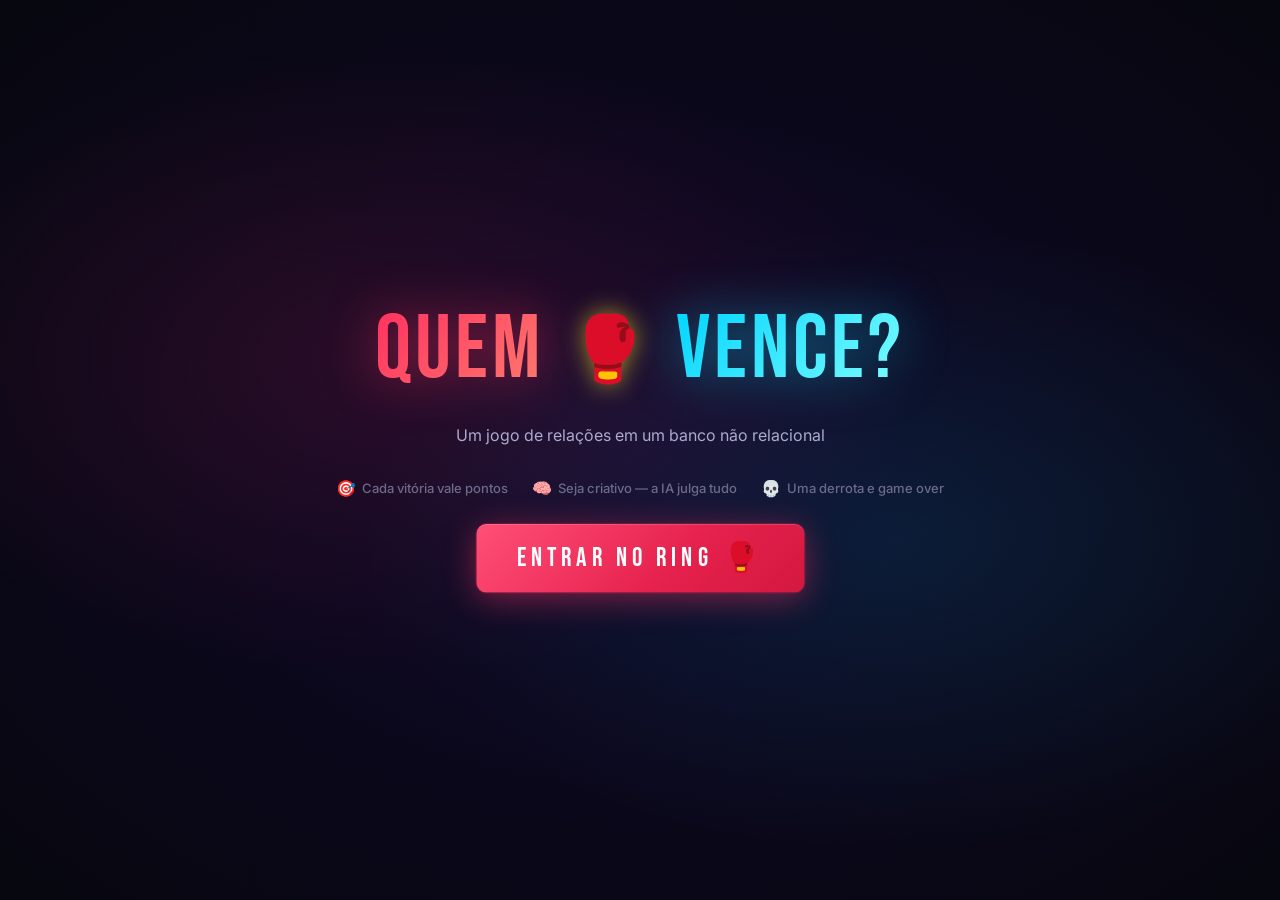
==== commit 02feaf6f: "Ajuste em alguns elementos da interface Adição de lista de palavras utilizadas Correção de alguns b" ====
--- a/word-battle-arena/index.html
+++ b/word-battle-arena/index.html
@@ -3,8 +3,8 @@
 <head>
   <meta charset="UTF-8">
   <meta name="viewport" content="width=device-width, initial-scale=1.0">
-  <meta name="description" content="Word Battle Arena — O jogo de palavras no ringue! Digite palavras que vencem a anterior e lute até ser nocauteado.">
-  <title>Word Battle Arena 🥊</title>
+  <meta name="description" content="Quem Vence? Um jogo de relações em um banco não relacional.">
+  <title>Quem Vence? 🥊</title>
   <link rel="preconnect" href="https://fonts.googleapis.com">
   <link rel="preconnect" href="https://fonts.gstatic.com" crossorigin>
   <link href="https://fonts.googleapis.com/css2?family=Bebas+Neue&family=Inter:wght@400;500;600;700;800;900&display=swap" rel="stylesheet">
@@ -20,14 +20,12 @@
     <div class="intro-bg"></div>
     <div class="intro-content">
       <div class="intro-logo">
-        <span class="logo-word logo-word-1">WORD</span>
+        <span class="logo-word logo-word-1">QUEM</span>
         <div class="logo-gloves">🥊</div>
-        <span class="logo-word logo-word-2">BATTLE</span>
-      </div>
-      <div class="intro-arena">ARENA</div>
+        <span class="logo-word logo-word-2">VENCE?</span>
+      </div>
       <p class="intro-desc">
-        Digite palavras que vencem a anterior.<br>
-        A IA decide quem sai de pé!
+        Um jogo de relações em um banco não relacional
       </p>
       <div class="intro-rules">
         <div class="rule-item"><span class="rule-icon">🎯</span> Cada vitória vale pontos</div>
@@ -95,9 +93,9 @@
         <div class="mat-surface">
           <div class="mat-center-circle"></div>
           <div class="mat-divider"></div>
-          <div class="mat-logo">WBA</div>
-        </div>
-        <div class="mat-apron"><span class="apron-text">WORD BATTLE ARENA</span></div>
+          <div class="mat-logo"></div>
+        </div>
+        <div class="mat-apron"><span class="apron-text">QUEM VENCE?</span></div>
       </div>
 
       <!-- Ring frame — BACK layer (behind fighters): back ropes, side planes, back posts -->
@@ -222,9 +220,39 @@
 
     <!-- Word History -->
     <div id="word-history">
-      <div class="history-label">SEQUÊNCIA</div>
+      <div class="history-label">SUAS RESPOSTAS</div>
       <div id="history-chips" class="history-chips"></div>
-    </div>
+      <button id="btn-history" class="history-all-btn" title="Ver log de combate" aria-label="Ver log de combate">
+        <span class="history-all-icon">⚔️</span>
+        <span class="history-all-count" id="history-count">0</span>
+      </button>
+    </div>
+
+    <!-- Battle Log Drawer -->
+    <div id="history-overlay" class="history-overlay hidden" aria-hidden="true"></div>
+    <div id="history-drawer" class="history-drawer hidden" role="dialog" aria-modal="true" aria-label="Log de combate">
+      <div class="drawer-handle"></div>
+      <div class="drawer-header">
+        <div class="drawer-title">
+          <span class="drawer-icon">⚔️</span>
+          Log de Combate
+        </div>
+        <div class="drawer-subtitle" id="drawer-subtitle">Nenhuma rodada ainda</div>
+        <button id="btn-close-drawer" class="drawer-close" aria-label="Fechar">
+          <svg width="18" height="18" viewBox="0 0 18 18" fill="none">
+            <path d="M2 2l14 14M16 2L2 16" stroke="currentColor" stroke-width="2.2" stroke-linecap="round"/>
+          </svg>
+        </button>
+      </div>
+      <div id="drawer-rounds" class="drawer-rounds"></div>
+      <div id="drawer-empty" class="drawer-empty hidden">
+        <span>🥊</span>
+        <p>Vença sua primeira batalha!</p>
+      </div>
+    </div>
+
+    <!-- Judge Verdict (flutuante, abaixo do HUD) -->
+    <div id="judge-verdict" class="judge-verdict hidden"></div>
 
     <!-- Input Area -->
     <div id="input-area">
@@ -246,7 +274,6 @@
           <span>🥊</span>
         </button>
       </div>
-      <div id="judge-verdict" class="judge-verdict hidden"></div>
     </div>
 
   </div><!-- /#screen-game -->
--- a/word-battle-arena/css/main.css
+++ b/word-battle-arena/css/main.css
@@ -391,7 +391,7 @@
   gap: 6px;
   overflow-x: auto;
   scrollbar-width: none;
-  max-width: calc(100vw - 120px);
+  max-width: calc(100vw - 200px);
   flex: 1;
   justify-content: flex-start;
 }
@@ -423,7 +423,323 @@
   flex-shrink: 0;
 }
 
-/* ─── Input Area ─────────────────────────────────────────────────────────────── */
+/* ─── History All Button ──────────────────────────────────────────────────────── */
+.history-all-btn {
+  flex-shrink: 0;
+  display: flex;
+  align-items: center;
+  gap: 5px;
+  background: rgba(255,255,255,0.06);
+  border: 1px solid rgba(255,255,255,0.12);
+  border-radius: 20px;
+  padding: 4px 12px 4px 10px;
+  cursor: pointer;
+  color: var(--text-dim);
+  font-family: var(--font-body);
+  font-size: 11px;
+  font-weight: 700;
+  letter-spacing: 0.5px;
+  transition: all 0.2s ease;
+  white-space: nowrap;
+}
+
+.history-all-btn:hover {
+  background: rgba(0, 212, 255, 0.1);
+  border-color: rgba(0, 212, 255, 0.4);
+  color: var(--neon-blue);
+  transform: translateY(-1px);
+  box-shadow: 0 4px 14px rgba(0, 212, 255, 0.2);
+}
+
+.history-all-icon {
+  font-size: 13px;
+  line-height: 1;
+}
+
+.history-all-count {
+  background: rgba(0, 212, 255, 0.2);
+  color: var(--neon-blue);
+  border-radius: 10px;
+  padding: 1px 6px;
+  font-size: 10px;
+  font-weight: 800;
+  min-width: 18px;
+  text-align: center;
+  transition: all 0.2s ease;
+}
+
+.history-all-btn:hover .history-all-count {
+  background: rgba(0, 212, 255, 0.3);
+}
+
+/* ─── History Drawer ─────────────────────────────────────────────────────────── */
+.history-overlay {
+  position: fixed;
+  inset: 0;
+  background: rgba(0, 0, 0, 0.65);
+  backdrop-filter: blur(4px);
+  -webkit-backdrop-filter: blur(4px);
+  z-index: calc(var(--z-hud) + 5);
+  opacity: 0;
+  transition: opacity 0.25s ease;
+}
+
+.history-overlay.visible {
+  opacity: 1;
+}
+
+.history-drawer {
+  position: fixed;
+  left: 50%;
+  bottom: calc(var(--input-h) + var(--history-h));
+  transform: translateX(-50%) translateY(20px);
+  width: min(560px, calc(100vw - 32px));
+  max-height: calc(100vh - var(--hud-h) - var(--input-h) - var(--history-h) - 24px);
+  z-index: calc(var(--z-hud) + 6);
+  display: flex;
+  flex-direction: column;
+  background: rgba(10, 10, 24, 0.96);
+  backdrop-filter: blur(24px);
+  -webkit-backdrop-filter: blur(24px);
+  border: 1.5px solid rgba(255,255,255,0.1);
+  border-bottom: none;
+  border-radius: 20px 20px 0 0;
+  box-shadow:
+    0 -8px 40px rgba(0,0,0,0.6),
+    0 0 0 1px rgba(0,0,0,0.3),
+    inset 0 1px 0 rgba(255,255,255,0.08);
+  opacity: 0;
+  transition: opacity 0.3s ease, transform 0.35s cubic-bezier(0.34, 1.56, 0.64, 1);
+  pointer-events: none;
+  overflow: hidden;
+}
+
+.history-drawer.visible {
+  opacity: 1;
+  transform: translateX(-50%) translateY(0);
+  pointer-events: all;
+}
+
+/* Drag handle indicator */
+.drawer-handle {
+  width: 40px;
+  height: 4px;
+  background: rgba(255,255,255,0.15);
+  border-radius: 2px;
+  margin: 10px auto 4px;
+  flex-shrink: 0;
+}
+
+.drawer-header {
+  display: flex;
+  align-items: center;
+  gap: 10px;
+  padding: 12px 20px 10px;
+  border-bottom: 1px solid rgba(255,255,255,0.07);
+  flex-shrink: 0;
+}
+
+.drawer-title {
+  font-family: var(--font-display);
+  font-size: 20px;
+  letter-spacing: 2px;
+  color: var(--text);
+  display: flex;
+  align-items: center;
+  gap: 8px;
+  flex: 1;
+}
+
+.drawer-icon {
+  font-size: 18px;
+}
+
+.drawer-subtitle {
+  font-size: 11px;
+  color: var(--text-dim);
+  font-weight: 500;
+  letter-spacing: 0.3px;
+  white-space: nowrap;
+  margin-right: 8px;
+}
+
+.drawer-close {
+  background: rgba(255,255,255,0.06);
+  border: 1px solid rgba(255,255,255,0.1);
+  border-radius: 50%;
+  width: 32px;
+  height: 32px;
+  display: flex;
+  align-items: center;
+  justify-content: center;
+  cursor: pointer;
+  color: var(--text-dim);
+  flex-shrink: 0;
+  transition: all 0.2s ease;
+}
+
+.drawer-close:hover {
+  background: rgba(255, 48, 96, 0.15);
+  border-color: rgba(255, 48, 96, 0.4);
+  color: var(--neon-red);
+  transform: rotate(90deg);
+}
+
+.drawer-search-row,
+.drawer-search-wrap,
+.drawer-search-icon,
+.drawer-search,
+.drawer-words,
+.drawer-word-card,
+.drawer-word-index,
+.drawer-word-text,
+.drawer-word-badge { display: none; } /* legacy, now unused */
+
+/* ─── Battle Log Rounds ─────────────────────────────────────────────────────── */
+.drawer-rounds {
+  overflow-y: auto;
+  padding: 12px 20px 24px;
+  display: flex;
+  flex-direction: column;
+  gap: 10px;
+  scrollbar-width: thin;
+  scrollbar-color: rgba(255,255,255,0.08) transparent;
+}
+
+.drawer-rounds::-webkit-scrollbar { width: 4px; }
+.drawer-rounds::-webkit-scrollbar-track { background: transparent; }
+.drawer-rounds::-webkit-scrollbar-thumb {
+  background: rgba(255,255,255,0.1);
+  border-radius: 2px;
+}
+
+/* Each round entry */
+.round-entry {
+  display: grid;
+  grid-template-columns: 48px 1fr auto 1fr;
+  align-items: center;
+  gap: 10px;
+  padding: 12px 16px;
+  background: rgba(255,255,255,0.03);
+  border: 1px solid rgba(255,255,255,0.07);
+  border-radius: 14px;
+  position: relative;
+  overflow: hidden;
+  transition: border-color 0.2s;
+}
+
+.round-entry::before {
+  content: '';
+  position: absolute;
+  left: 0; top: 0; bottom: 0;
+  width: 3px;
+  background: linear-gradient(180deg, var(--neon-green), rgba(31,232,116,0.2));
+  border-radius: 3px 0 0 3px;
+}
+
+.round-entry:hover {
+  border-color: rgba(31, 232, 116, 0.2);
+}
+
+/* Round number badge */
+.round-entry-num {
+  font-family: var(--font-display);
+  font-size: 11px;
+  letter-spacing: 1px;
+  color: var(--text-dim);
+  text-align: center;
+  line-height: 1.2;
+}
+
+.round-entry-num strong {
+  display: block;
+  font-size: 20px;
+  color: var(--neon-green);
+  letter-spacing: 0;
+  line-height: 1;
+  text-shadow: 0 0 10px rgba(31, 232, 116, 0.4);
+}
+
+/* Word slots */
+.round-entry-slot {
+  display: flex;
+  flex-direction: column;
+  gap: 3px;
+}
+
+.round-entry-slot-label {
+  font-size: 9px;
+  font-weight: 700;
+  letter-spacing: 2px;
+  text-transform: uppercase;
+  color: var(--text-dim);
+  opacity: 0.7;
+}
+
+.round-entry-slot-word {
+  font-family: var(--font-display);
+  font-size: 17px;
+  letter-spacing: 2px;
+  text-transform: uppercase;
+  line-height: 1;
+}
+
+.round-entry-slot.slot-opponent .round-entry-slot-word {
+  color: var(--text-mid);
+}
+
+.round-entry-slot.slot-player .round-entry-slot-label {
+  color: rgba(0, 212, 255, 0.7);
+}
+
+.round-entry-slot.slot-player .round-entry-slot-word {
+  color: var(--neon-blue);
+  text-shadow: 0 0 10px rgba(0, 212, 255, 0.3);
+}
+
+/* VS separator */
+.round-entry-vs {
+  font-family: var(--font-display);
+  font-size: 11px;
+  letter-spacing: 2px;
+  color: var(--text-dim);
+  opacity: 0.4;
+  text-align: center;
+  flex-shrink: 0;
+}
+
+/* ─── Drawer empty state ─────────────────────────────────────────────────────── */
+.drawer-empty {
+  padding: 40px 20px;
+  text-align: center;
+  color: var(--text-dim);
+  flex: 1;
+  display: flex;
+  flex-direction: column;
+  align-items: center;
+  justify-content: center;
+}
+
+.drawer-empty span {
+  font-size: 40px;
+  display: block;
+  margin-bottom: 12px;
+  animation: gloves-bounce 1.4s ease-in-out infinite;
+}
+
+.drawer-empty p {
+  font-size: 13px;
+  font-weight: 500;
+}
+
+.history-drawer.hidden,
+.history-overlay.hidden {
+  display: none;
+}
+
+
+
+
 #input-area {
   position: fixed;
   bottom: 0; left: 0; right: 0;
@@ -526,11 +842,33 @@
 }
 
 .judge-verdict {
-  font-size: 13px;
+  position: fixed;
+  top: calc(var(--hud-h) + 8px);
+  left: 50%;
+  transform: translateX(-50%);
+  z-index: calc(var(--z-hud) + 1);
+
+  /* pill shape */
+  display: inline-flex;
+  align-items: center;
+  gap: 10px;
+  padding: 10px 28px;
+  border-radius: 40px;
+
+  /* glassmorphism backdrop */
+  background: rgba(10, 10, 22, 0.88);
+  backdrop-filter: blur(14px);
+  -webkit-backdrop-filter: blur(14px);
+
+  font-size: 15px;
+  font-weight: 600;
   font-style: italic;
-  letter-spacing: 0.5px;
+  letter-spacing: 0.4px;
   text-align: center;
-  min-height: 18px;
+  white-space: nowrap;
+
+  pointer-events: none;
+  transition: opacity 0.2s ease;
 }
 
 .judge-verdict.hidden {
@@ -539,20 +877,39 @@
 
 .judge-verdict.v-win {
   color: var(--neon-green);
-  text-shadow: 0 0 8px rgba(31, 232, 116, 0.4);
+  border: 1.5px solid rgba(31, 232, 116, 0.45);
+  box-shadow:
+    0 0 18px rgba(31, 232, 116, 0.3),
+    0 6px 24px rgba(0,0,0,0.5),
+    inset 0 1px 0 rgba(255,255,255,0.06);
+  text-shadow: 0 0 12px rgba(31, 232, 116, 0.6);
+  animation: verdict-pulse-green 1.8s ease-in-out infinite;
 }
 
 .judge-verdict.v-lose {
   color: var(--neon-red);
-  text-shadow: 0 0 8px rgba(255, 48, 96, 0.4);
+  border: 1.5px solid rgba(255, 48, 96, 0.45);
+  box-shadow:
+    0 0 18px rgba(255, 48, 96, 0.3),
+    0 6px 24px rgba(0,0,0,0.5),
+    inset 0 1px 0 rgba(255,255,255,0.06);
+  text-shadow: 0 0 12px rgba(255, 48, 96, 0.6);
+  animation: verdict-pulse-red 1.8s ease-in-out infinite;
 }
 
 .judge-verdict.v-warn {
   color: var(--neon-yellow);
   font-style: normal;
-  font-weight: 600;
-  text-shadow: 0 0 8px rgba(255, 212, 38, 0.4);
-}
+  font-weight: 700;
+  border: 1.5px solid rgba(255, 212, 38, 0.5);
+  box-shadow:
+    0 0 18px rgba(255, 212, 38, 0.3),
+    0 6px 24px rgba(0,0,0,0.5),
+    inset 0 1px 0 rgba(255,255,255,0.06);
+  text-shadow: 0 0 12px rgba(255, 212, 38, 0.6);
+  animation: verdict-pulse-yellow 1.4s ease-in-out infinite;
+}
+
 
 /* ─── Game Over Screen ───────────────────────────────────────────────────────── */
 #screen-gameover {
--- a/word-battle-arena/css/animations.css
+++ b/word-battle-arena/css/animations.css
@@ -162,3 +162,31 @@
   animation: rope-glow-pulse 4s ease-in-out infinite;
   animation-delay: -2s;
 }
+
+/* ─── Judge Verdict Pill Pulses ──────────────────────────────────────────────── */
+@keyframes verdict-pulse-green {
+  0%, 100% {
+    box-shadow: 0 0 18px rgba(31, 232, 116, 0.3), 0 6px 24px rgba(0,0,0,0.5), inset 0 1px 0 rgba(255,255,255,0.06);
+  }
+  50% {
+    box-shadow: 0 0 32px rgba(31, 232, 116, 0.65), 0 6px 32px rgba(0,0,0,0.6), inset 0 1px 0 rgba(255,255,255,0.06);
+  }
+}
+
+@keyframes verdict-pulse-red {
+  0%, 100% {
+    box-shadow: 0 0 18px rgba(255, 48, 96, 0.3), 0 6px 24px rgba(0,0,0,0.5), inset 0 1px 0 rgba(255,255,255,0.06);
+  }
+  50% {
+    box-shadow: 0 0 32px rgba(255, 48, 96, 0.65), 0 6px 32px rgba(0,0,0,0.6), inset 0 1px 0 rgba(255,255,255,0.06);
+  }
+}
+
+@keyframes verdict-pulse-yellow {
+  0%, 100% {
+    box-shadow: 0 0 18px rgba(255, 212, 38, 0.3), 0 6px 24px rgba(0,0,0,0.5), inset 0 1px 0 rgba(255,255,255,0.06);
+  }
+  50% {
+    box-shadow: 0 0 32px rgba(255, 212, 38, 0.65), 0 6px 32px rgba(0,0,0,0.6), inset 0 1px 0 rgba(255,255,255,0.06);
+  }
+}
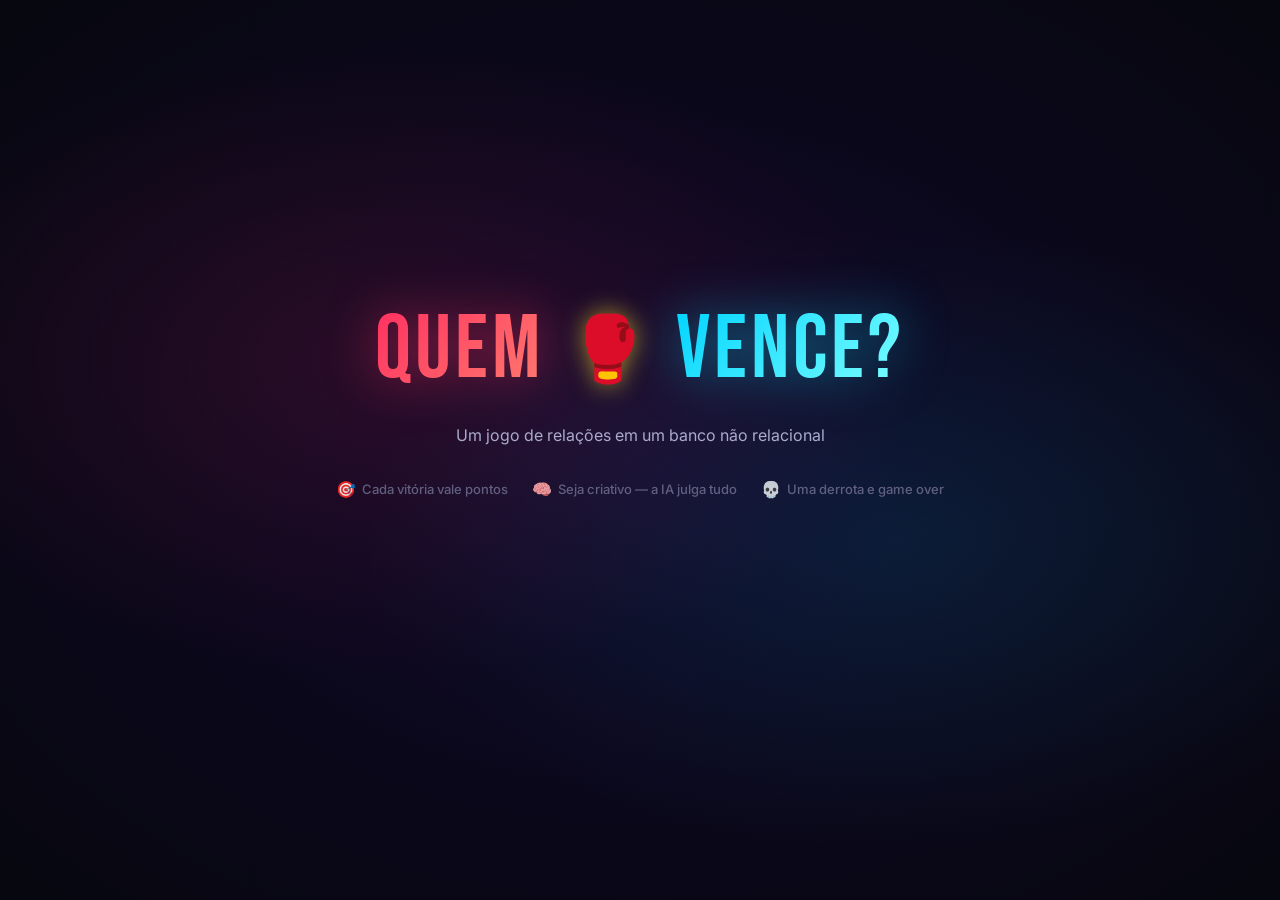
==== commit 9ddd6e28: "BACKEND.md, inicio mock e mapeamento Integração com a IA mapeada em um único arquivo word-battle-are" ====
--- a/word-battle-arena/index.html
+++ b/word-battle-arena/index.html
@@ -307,6 +307,7 @@
   <!-- Game Scripts -->
   <script src="js/sounds.js"></script>
   <script src="js/mock-api.js"></script>
+  <script src="js/ai-client.js"></script>
   <script src="js/word-rules.js"></script>
   <script src="js/stage.js"></script>
   <script src="js/scene-store.js"></script>
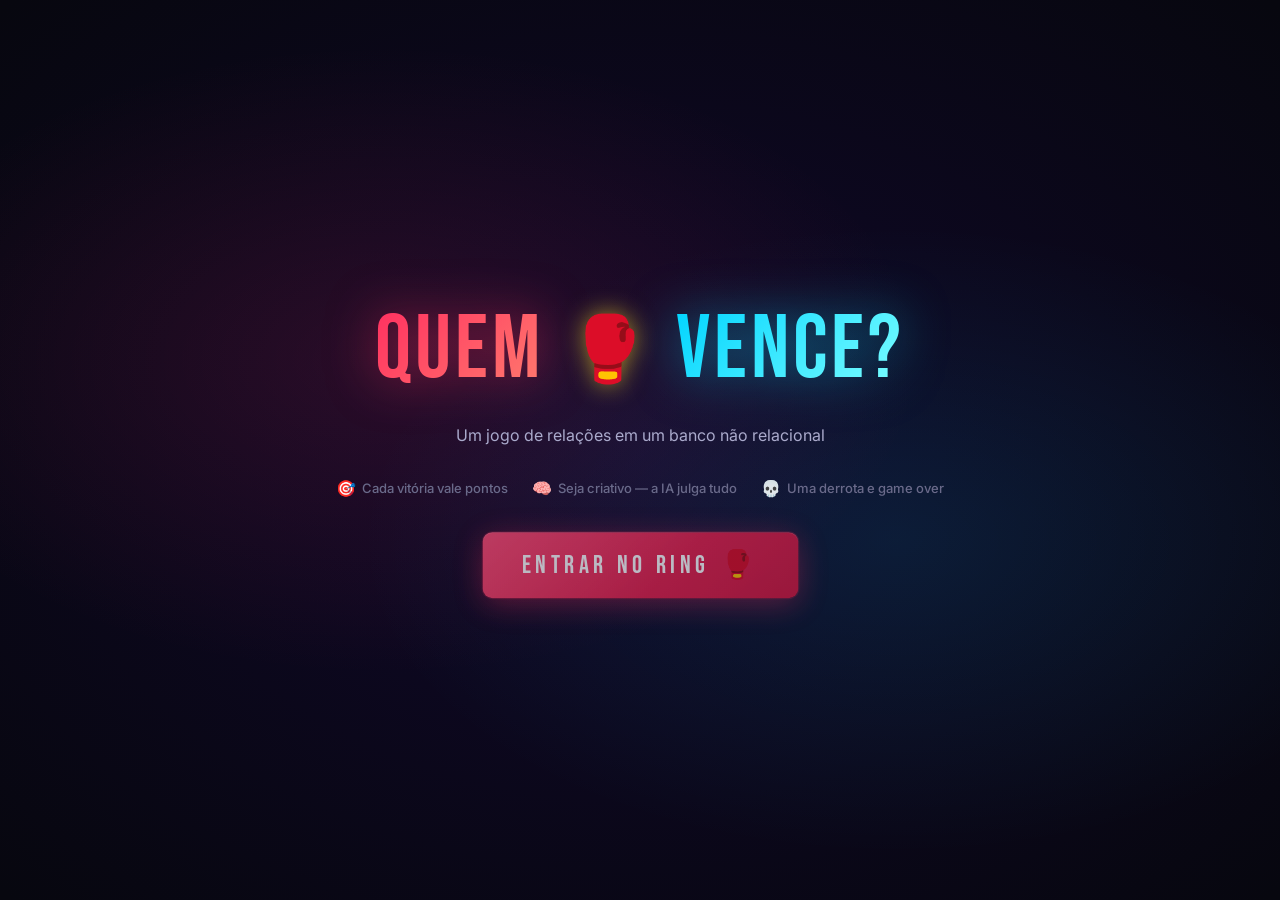
==== commit c6a76f0c: "Front chama os endpoints da IA e config flexível por ambiente Antes o AIClient ficava em useMock e n" ====
--- a/word-battle-arena/index.html
+++ b/word-battle-arena/index.html
@@ -307,6 +307,7 @@
   <!-- Game Scripts -->
   <script src="js/sounds.js"></script>
   <script src="js/mock-api.js"></script>
+  <script src="js/config.js"></script>
   <script src="js/ai-client.js"></script>
   <script src="js/word-rules.js"></script>
   <script src="js/stage.js"></script>
